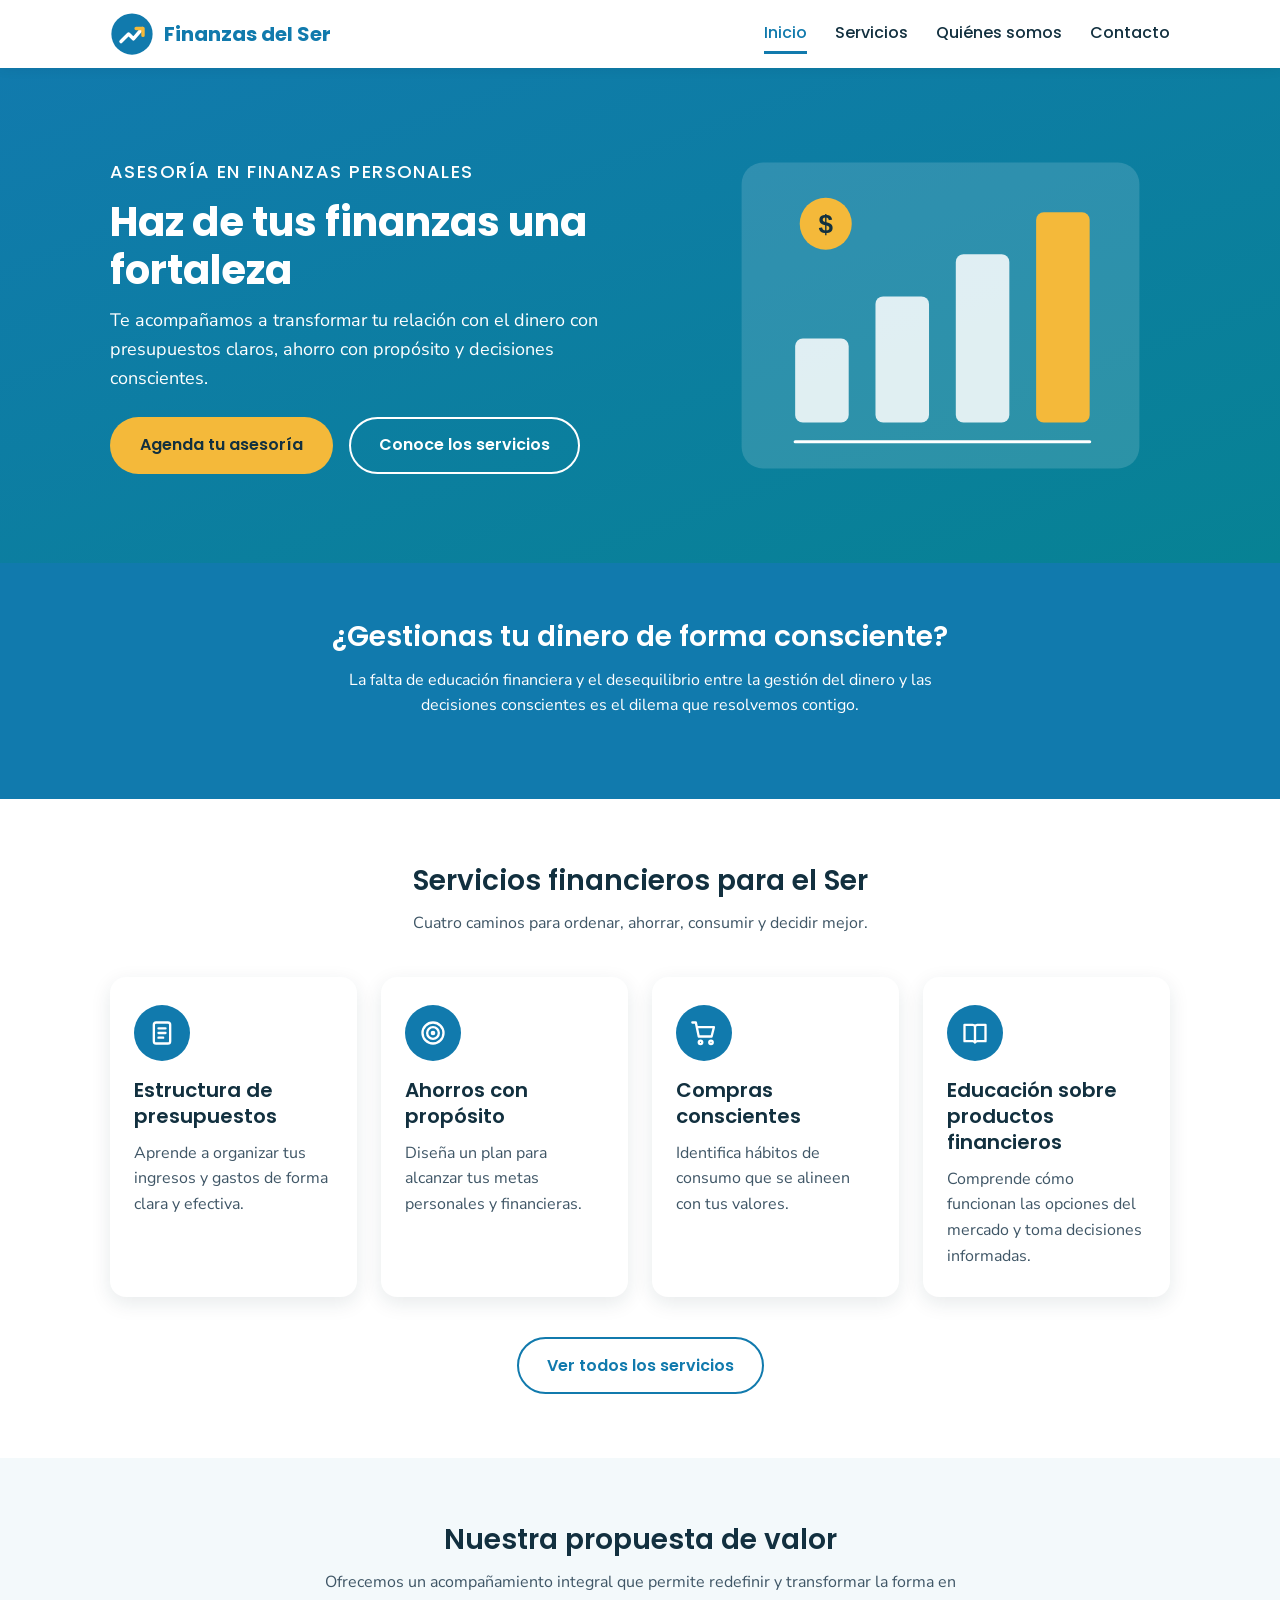
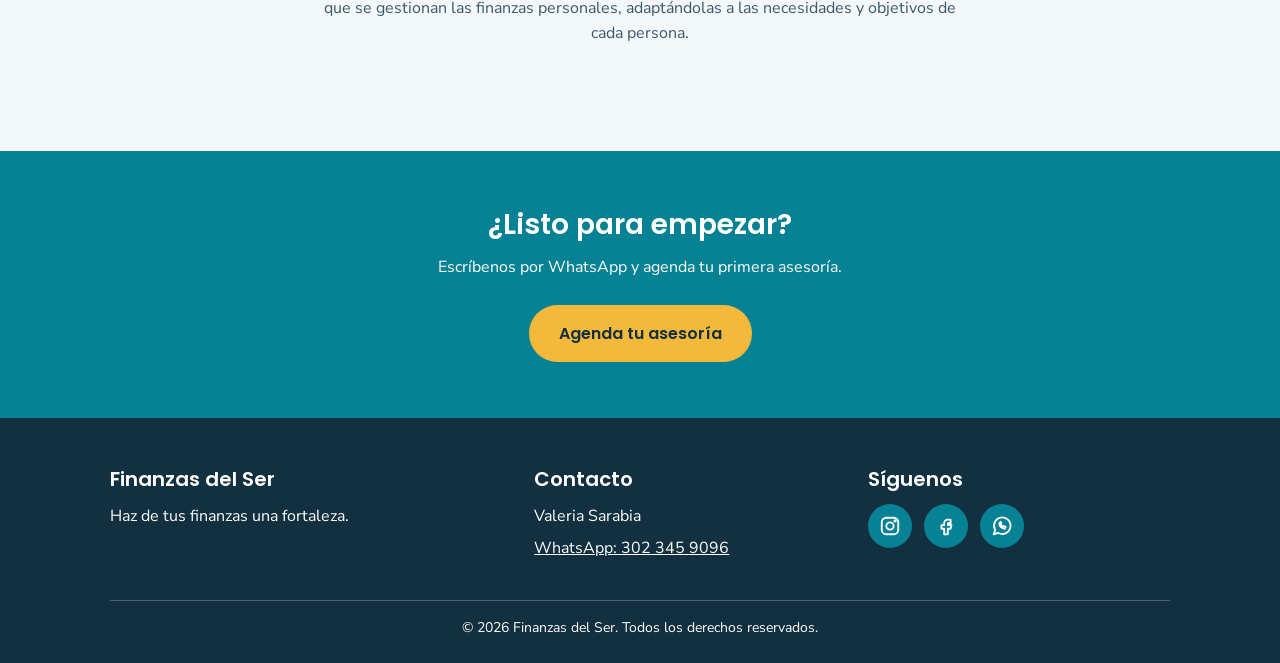
==== index.html @ 8447c489 "Sitio inicial de Finanzas del Ser y documento tecnico" ====
<!DOCTYPE html>
<html lang="es">
<head>
  <meta charset="UTF-8">
  <meta name="viewport" content="width=device-width, initial-scale=1">
  <title>Inicio | Finanzas del Ser</title>
  <meta name="description" content="Asesoría en finanzas personales para gestionar tu dinero de forma consciente.">
  <link rel="preconnect" href="https://fonts.googleapis.com">
  <link rel="preconnect" href="https://fonts.gstatic.com" crossorigin>
  <link href="https://fonts.googleapis.com/css2?family=Nunito+Sans:wght@400;700&family=Poppins:wght@500;600;700&display=swap" rel="stylesheet">
  <link rel="icon" href="assets/img/logo-provisional.svg" type="image/svg+xml">
  <link rel="stylesheet" href="css/styles.css">
</head>
<body>
  <a class="saltar" href="#contenido">Saltar al contenido</a>

  <!-- IDENTIFICACIÓN + INTERACCIÓN: logo, nombre y menú -->
  <header class="encabezado">
    <div class="contenedor encabezado__barra">
      <a class="marca" href="index.html">
        <img src="assets/img/logo-provisional.svg" alt="Logo de Finanzas del Ser">
        <span>Finanzas del Ser</span>
      </a>
      <button class="menu-boton" aria-expanded="false" aria-controls="menu-principal">Menú</button>
      <nav class="nav" id="menu-principal" aria-label="Principal">
        <ul>
        <li><a href="index.html" aria-current="page">Inicio</a></li>
        <li><a href="servicios.html">Servicios</a></li>
        <li><a href="quienes-somos.html">Quiénes somos</a></li>
        <li><a href="contacto.html">Contacto</a></li>
        </ul>
      </nav>
    </div>
  </header>

  <main id="contenido">
    <!-- CONTENIDO: banner principal (hero) -->
    <section class="hero">
      <div class="contenedor hero__grid">
        <div>
          <p class="hero__etiqueta">Asesoría en finanzas personales</p>
          <h1>Haz de tus finanzas una fortaleza</h1>
          <p>Te acompañamos a transformar tu relación con el dinero con presupuestos claros, ahorro con propósito y decisiones conscientes.</p>
          <div class="botones">
            <a class="boton boton--principal" href="https://wa.me/573023459096?text=Hola%2C%20quiero%20agendar%20una%20asesor%C3%ADa%20con%20Finanzas%20del%20Ser">Agenda tu asesoría</a>
            <a class="boton boton--secundario" href="servicios.html">Conoce los servicios</a>
          </div>
        </div>
        <div class="hero__imagen">
          <img src="assets/img/hero-provisional.svg" alt="Ilustración de barras de ahorro que crecen junto a una moneda">
        </div>
      </div>
    </section>

    <section class="banda">
      <div class="contenedor">
        <h2>¿Gestionas tu dinero de forma consciente?</h2>
        <p>La falta de educación financiera y el desequilibrio entre la gestión del dinero y las decisiones conscientes es el dilema que resolvemos contigo.</p>
      </div>
    </section>

    <!-- CONTENIDO: tarjetas de servicios -->
    <section class="seccion">
      <div class="contenedor">
        <div class="seccion__encabezado">
          <h2>Servicios financieros para el Ser</h2>
          <p>Cuatro caminos para ordenar, ahorrar, consumir y decidir mejor.</p>
        </div>
      <div class="tarjetas">
        <article class="tarjeta">
          <div class="tarjeta__icono"><img src="assets/icons/presupuesto.svg" alt=""></div>
          <h3>Estructura de presupuestos</h3>
          <p>Aprende a organizar tus ingresos y gastos de forma clara y efectiva.</p>
        </article>
        <article class="tarjeta">
          <div class="tarjeta__icono"><img src="assets/icons/ahorro.svg" alt=""></div>
          <h3>Ahorros con propósito</h3>
          <p>Diseña un plan para alcanzar tus metas personales y financieras.</p>
        </article>
        <article class="tarjeta">
          <div class="tarjeta__icono"><img src="assets/icons/compras.svg" alt=""></div>
          <h3>Compras conscientes</h3>
          <p>Identifica hábitos de consumo que se alineen con tus valores.</p>
        </article>
        <article class="tarjeta">
          <div class="tarjeta__icono"><img src="assets/icons/educacion.svg" alt=""></div>
          <h3>Educación sobre productos financieros</h3>
          <p>Comprende cómo funcionan las opciones del mercado y toma decisiones informadas.</p>
        </article>
      </div>
        <div class="seccion__accion">
          <a class="boton boton--secundario" href="servicios.html">Ver todos los servicios</a>
        </div>
      </div>
    </section>

    <section class="seccion seccion--clara">
      <div class="contenedor">
        <div class="seccion__encabezado">
          <h2>Nuestra propuesta de valor</h2>
          <p>Ofrecemos un acompañamiento integral que permite redefinir y transformar la forma en que se gestionan las finanzas personales, adaptándolas a las necesidades y objetivos de cada persona.</p>
        </div>
      </div>
    </section>

    <!-- INTERACCIÓN: llamado a la acción -->
    <section class="banda banda--turquesa">
      <div class="contenedor">
        <h2>¿Listo para empezar?</h2>
        <p>Escríbenos por WhatsApp y agenda tu primera asesoría.</p>
        <a class="boton boton--principal" href="https://wa.me/573023459096?text=Hola%2C%20quiero%20agendar%20una%20asesor%C3%ADa%20con%20Finanzas%20del%20Ser">Agenda tu asesoría</a>
      </div>
    </section>
  </main>

  <!-- IDENTIFICACIÓN: pie de página con contacto y año -->
  <footer class="pie">
    <div class="contenedor">
      <div class="pie__grid">
        <div>
          <h2>Finanzas del Ser</h2>
          <p>Haz de tus finanzas una fortaleza.</p>
        </div>
        <div>
          <h2>Contacto</h2>
          <ul>
            <li>Valeria Sarabia</li>
            <li><a href="https://wa.me/573023459096?text=Hola%2C%20quiero%20agendar%20una%20asesor%C3%ADa%20con%20Finanzas%20del%20Ser">WhatsApp: 302 345 9096</a></li>
          </ul>
        </div>
        <div>
          <h2>Síguenos</h2>
          <div class="redes">
            <a href="#" aria-label="Instagram de Finanzas del Ser"><img src="assets/icons/instagram.svg" alt=""></a>
            <a href="#" aria-label="Facebook de Finanzas del Ser"><img src="assets/icons/facebook.svg" alt=""></a>
            <a href="https://wa.me/573023459096?text=Hola%2C%20quiero%20agendar%20una%20asesor%C3%ADa%20con%20Finanzas%20del%20Ser" aria-label="WhatsApp de Finanzas del Ser"><img src="assets/icons/whatsapp.svg" alt=""></a>
          </div>
        </div>
      </div>
      <div class="pie__legal">
        <p>&copy; 2026 Finanzas del Ser. Todos los derechos reservados.</p>
      </div>
    </div>
  </footer>

  <script src="js/main.js"></script>
</body>
</html>
---- css/styles.css ----
/* =====================================================================
   Finanzas del Ser · Hoja de estilos única para todo el sitio
   Orden del archivo:
   1. Variables (paleta, fuentes, tamaños)  ← aquí se cambia la identidad
   2. Base y tipografía
   3. Encabezado y menú
   4. Botones
   5. Hero y secciones
   6. Tarjetas (Grid)
   7. Páginas internas (Quiénes somos, Contacto)
   8. Pie de página
   9. Responsivo (media queries)
   ===================================================================== */

/* ---------- 1. VARIABLES ---------- */
:root {
  /* Paleta (5 colores + blanco) */
  --azul: #117AAD;          /* color principal: confianza, orden */
  --turquesa: #078294;      /* apoyo: crecimiento, equilibrio */
  --oscuro: #12303F;        /* texto y pie de página */
  --claro: #F3F9FB;         /* fondos suaves de sección */
  --dorado: #F4B93A;        /* acento: botones de acción */
  --blanco: #FFFFFF;
  --azul-hover: #0D6089;    /* azul más oscuro para hover */
  --dorado-hover: #E3A21A;  /* dorado más oscuro para hover */
  --texto-suave: #3F5666;   /* texto secundario */
  --borde-campo: #668291;   /* borde de campos del formulario (contraste 3:1 o más) */

  /* Tipografías (máximo 2 de Google Fonts) */
  --fuente-titulos: "Poppins", Arial, sans-serif;
  --fuente-texto: "Nunito Sans", Arial, sans-serif;

  /* Jerarquía tipográfica (igual en todas las páginas) */
  --tam-h1: 2.5rem;    /* 40 px */
  --tam-h2: 1.75rem;   /* 28 px */
  --tam-h3: 1.25rem;   /* 20 px */
  --tam-texto: 1rem;   /* 16 px */
  --tam-pequeno: 0.875rem; /* 14 px */
  --interlineado: 1.6;

  /* Formas */
  --radio: 16px;       /* esquinas redondeadas: cercanía */
  --radio-boton: 999px;
  --sombra: 0 6px 20px rgba(18, 48, 63, 0.10);
  --ancho-max: 1100px;
}

/* ---------- 2. BASE Y TIPOGRAFÍA ---------- */
* { box-sizing: border-box; }

body {
  margin: 0;
  font-family: var(--fuente-texto);
  font-size: var(--tam-texto);
  line-height: var(--interlineado);
  color: var(--oscuro);
  background: var(--blanco);
}

h1, h2, h3 {
  font-family: var(--fuente-titulos);
  margin: 0 0 0.75rem;
}
h1 { font-size: var(--tam-h1); font-weight: 700; line-height: 1.2; }
h2 { font-size: var(--tam-h2); font-weight: 600; line-height: 1.3; }
h3 { font-size: var(--tam-h3); font-weight: 600; line-height: 1.3; }
p  { margin: 0 0 1rem; }
small, .texto-pequeno { font-size: var(--tam-pequeno); }
img { max-width: 100%; height: auto; display: block; }
a { color: var(--azul); }

.contenedor {
  width: 100%;
  max-width: var(--ancho-max);
  margin: 0 auto;
  padding: 0 1.25rem;
}

/* Enlace para saltar al contenido (accesibilidad con teclado) */
.saltar {
  position: absolute;
  left: -999px;
  background: var(--dorado);
  color: var(--oscuro);
  padding: 0.5rem 1rem;
  z-index: 100;
}
.saltar:focus { left: 0; }

/* Foco visible para quien navega con teclado */
a:focus-visible, button:focus-visible, input:focus-visible,
select:focus-visible, textarea:focus-visible {
  outline: 3px solid var(--dorado);
  outline-offset: 2px;
}

/* ---------- 3. ENCABEZADO Y MENÚ (Flexbox) ---------- */
.encabezado {
  position: sticky;
  top: 0;
  z-index: 50;
  background: var(--blanco);
  box-shadow: 0 2px 10px rgba(18, 48, 63, 0.08);
}
.encabezado__barra {
  display: flex;
  align-items: center;
  justify-content: space-between;
  padding: 0.75rem 1.25rem;
}
.marca {
  display: flex;
  align-items: center;
  gap: 0.6rem;
  text-decoration: none;
  font-family: var(--fuente-titulos);
  font-weight: 700;
  font-size: 1.25rem;
  color: var(--azul);
}
.marca img { width: 44px; height: 44px; }

.nav ul {
  display: flex;
  gap: 1.75rem;
  list-style: none;
  margin: 0;
  padding: 0;
}
.nav a {
  text-decoration: none;
  font-family: var(--fuente-titulos);
  font-weight: 500;
  color: var(--oscuro);
  padding: 0.4rem 0;
  border-bottom: 3px solid transparent;
  transition: color 0.2s, border-color 0.2s;
}
.nav a:hover { color: var(--azul); border-bottom-color: var(--dorado); }
/* Página actual: el usuario siempre sabe dónde está */
.nav a[aria-current="page"] { color: var(--azul); border-bottom-color: var(--azul); }

/* Botón hamburguesa: solo visible en celular */
.menu-boton {
  display: none;
  background: none;
  border: 2px solid var(--azul);
  border-radius: 10px;
  padding: 0.4rem 0.7rem;
  font-family: var(--fuente-titulos);
  font-weight: 600;
  color: var(--azul);
  cursor: pointer;
}

/* ---------- 4. BOTONES ---------- */
.boton {
  display: inline-block;
  font-family: var(--fuente-titulos);
  font-weight: 600;
  font-size: var(--tam-texto);
  text-decoration: none;
  text-align: center;
  padding: 0.85rem 1.75rem;
  border-radius: var(--radio-boton);
  border: 2px solid transparent;
  cursor: pointer;
  transition: background-color 0.2s, transform 0.2s, color 0.2s;
}
/* Botón principal: dorado con texto oscuro (el contraste pasa AA) */
.boton--principal { background: var(--dorado); color: var(--oscuro); }
.boton--principal:hover { background: var(--dorado-hover); transform: translateY(-2px); }
/* Botón secundario: contorno blanco sobre fondos azules */
.boton--secundario { background: transparent; color: var(--blanco); border-color: var(--blanco); }
.boton--secundario:hover { background: var(--blanco); color: var(--azul); }
.botones { display: flex; flex-wrap: wrap; gap: 1rem; }

/* ---------- 5. HERO Y SECCIONES ---------- */
.hero {
  background: linear-gradient(160deg, var(--azul), var(--turquesa));
  color: var(--blanco);
  padding: 4rem 0;
}
/* Balance asimétrico: texto más ancho a la izquierda, imagen a la derecha */
.hero__grid {
  display: grid;
  grid-template-columns: 1.1fr 0.9fr;
  gap: 2.5rem;
  align-items: center;
}
.hero__etiqueta {
  font-family: var(--fuente-titulos);
  font-weight: 500;
  font-size: var(--tam-pequeno);
  letter-spacing: 0.08em;
  text-transform: uppercase;
  margin-bottom: 0.75rem;
}
.hero p { font-size: 1.125rem; max-width: 34rem; }
.hero .botones { margin-top: 1.5rem; }
.hero--pagina { padding: 3rem 0; text-align: center; }
.hero--pagina p { margin-left: auto; margin-right: auto; }

.seccion { padding: 4rem 0; }
.seccion--clara { background: var(--claro); }
.seccion__encabezado { text-align: center; max-width: 40rem; margin: 0 auto 2.5rem; }
.seccion__encabezado p { color: var(--texto-suave); }

/* Franjas de color con mensaje central */
.banda {
  background: var(--azul);
  color: var(--blanco);
  text-align: center;
  padding: 3.5rem 0;
}
.banda p { max-width: 38rem; margin: 0 auto 1.5rem; }
.banda--turquesa { background: var(--turquesa); }

/* ---------- 6. TARJETAS (Grid) ---------- */
.tarjetas {
  display: grid;
  grid-template-columns: repeat(4, 1fr);
  gap: 1.5rem;
}
.tarjetas--2 { grid-template-columns: repeat(2, 1fr); }
.tarjeta {
  background: var(--blanco);
  border-radius: var(--radio);
  padding: 1.75rem 1.5rem;
  box-shadow: var(--sombra);
  transition: transform 0.2s, box-shadow 0.2s;
}
.tarjeta:hover { transform: translateY(-4px); box-shadow: 0 10px 26px rgba(18, 48, 63, 0.16); }
.tarjeta p { color: var(--texto-suave); margin-bottom: 0; }
.tarjeta__icono {
  width: 56px;
  height: 56px;
  border-radius: 50%;
  background: var(--azul);
  display: flex;
  align-items: center;
  justify-content: center;
  margin-bottom: 1rem;
}
.tarjeta__icono img { width: 28px; height: 28px; }
.seccion__accion { text-align: center; margin-top: 2.5rem; }
.seccion__accion .boton--secundario { color: var(--azul); border-color: var(--azul); }
.seccion__accion .boton--secundario:hover { background: var(--azul); color: var(--blanco); }

/* ---------- 7. PÁGINAS INTERNAS ---------- */
.dos-columnas {
  display: grid;
  grid-template-columns: 1fr 1fr;
  gap: 2rem;
  align-items: start;
}
.destacado {
  background: var(--azul);
  color: var(--blanco);
  border-radius: var(--radio);
  padding: 2rem;
}
.destacado p:last-child { margin-bottom: 0; }
.cita {
  border: 2px solid var(--azul);
  border-radius: var(--radio);
  padding: 2rem;
}
.cita p:last-child { margin-bottom: 0; }

.contacto-grid {
  display: grid;
  grid-template-columns: 1.2fr 0.8fr;
  gap: 2.5rem;
  align-items: start;
}
.formulario { background: var(--claro); border-radius: var(--radio); padding: 2rem; }
.campo { margin-bottom: 1.25rem; }
.campo label { display: block; font-weight: 700; margin-bottom: 0.35rem; }
.campo input, .campo select, .campo textarea {
  width: 100%;
  font-family: var(--fuente-texto);
  font-size: var(--tam-texto);
  padding: 0.7rem 0.9rem;
  border: 2px solid var(--borde-campo);
  border-radius: 10px;
  background: var(--blanco);
  color: var(--oscuro);
}
.campo input:hover, .campo select:hover, .campo textarea:hover { border-color: var(--azul); }
.campo textarea { min-height: 130px; resize: vertical; }
.mensaje-envio { margin-top: 1rem; font-weight: 700; color: var(--azul-hover); }
.info-contacto ul { list-style: none; padding: 0; margin: 0 0 1.5rem; }
.info-contacto li { margin-bottom: 0.75rem; }
.redes { display: flex; gap: 0.75rem; }
.redes a {
  width: 44px;
  height: 44px;
  border-radius: 50%;
  background: var(--azul);
  display: flex;
  align-items: center;
  justify-content: center;
  transition: background-color 0.2s, transform 0.2s;
}
.redes a:hover { background: var(--turquesa); transform: translateY(-2px); }
.redes img { width: 22px; height: 22px; }

/* ---------- 8. PIE DE PÁGINA ---------- */
.pie { background: var(--oscuro); color: var(--blanco); padding: 3rem 0 1.5rem; }
.pie__grid {
  display: grid;
  grid-template-columns: 1.3fr 1fr 1fr;
  gap: 2rem;
}
.pie h2 { font-size: var(--tam-h3); }
.pie a { color: var(--blanco); }
.pie a:hover { color: var(--dorado); }
.pie ul { list-style: none; padding: 0; margin: 0; }
.pie li { margin-bottom: 0.4rem; }
.pie .redes a { background: var(--turquesa); }
.pie .redes a:hover { background: var(--azul); }
.pie__legal {
  margin-top: 2rem;
  padding-top: 1rem;
  border-top: 1px solid rgba(255, 255, 255, 0.25);
  font-size: var(--tam-pequeno);
  text-align: center;
}
.pie__legal p { margin: 0; }

/* ---------- 9. RESPONSIVO ---------- */
/* Tablet: las tarjetas pasan de 4 a 2 columnas y los bloques se apilan */
@media (max-width: 900px) {
  .tarjetas { grid-template-columns: repeat(2, 1fr); }
  .hero__grid, .dos-columnas, .contacto-grid, .pie__grid { grid-template-columns: 1fr; }
  .hero__imagen { max-width: 420px; margin: 0 auto; }
}

/* Celular: tarjetas en 1 columna, menú hamburguesa y títulos más pequeños */
@media (max-width: 720px) {
  :root { --tam-h1: 2rem; --tam-h2: 1.5rem; }
  .tarjetas, .tarjetas--2 { grid-template-columns: 1fr; }
  .menu-boton { display: block; }
  .nav {
    display: none;
    position: absolute;
    top: 100%;
    left: 0;
    right: 0;
    background: var(--blanco);
    padding: 1rem 1.25rem 1.5rem;
    box-shadow: 0 8px 16px rgba(18, 48, 63, 0.12);
  }
  .nav--abierto { display: block; }
  .nav ul { flex-direction: column; gap: 0.5rem; }
  .nav a { display: block; padding: 0.6rem 0; }
  .hero { padding: 3rem 0; }
  .seccion { padding: 3rem 0; }
  .botones .boton { width: 100%; }
}
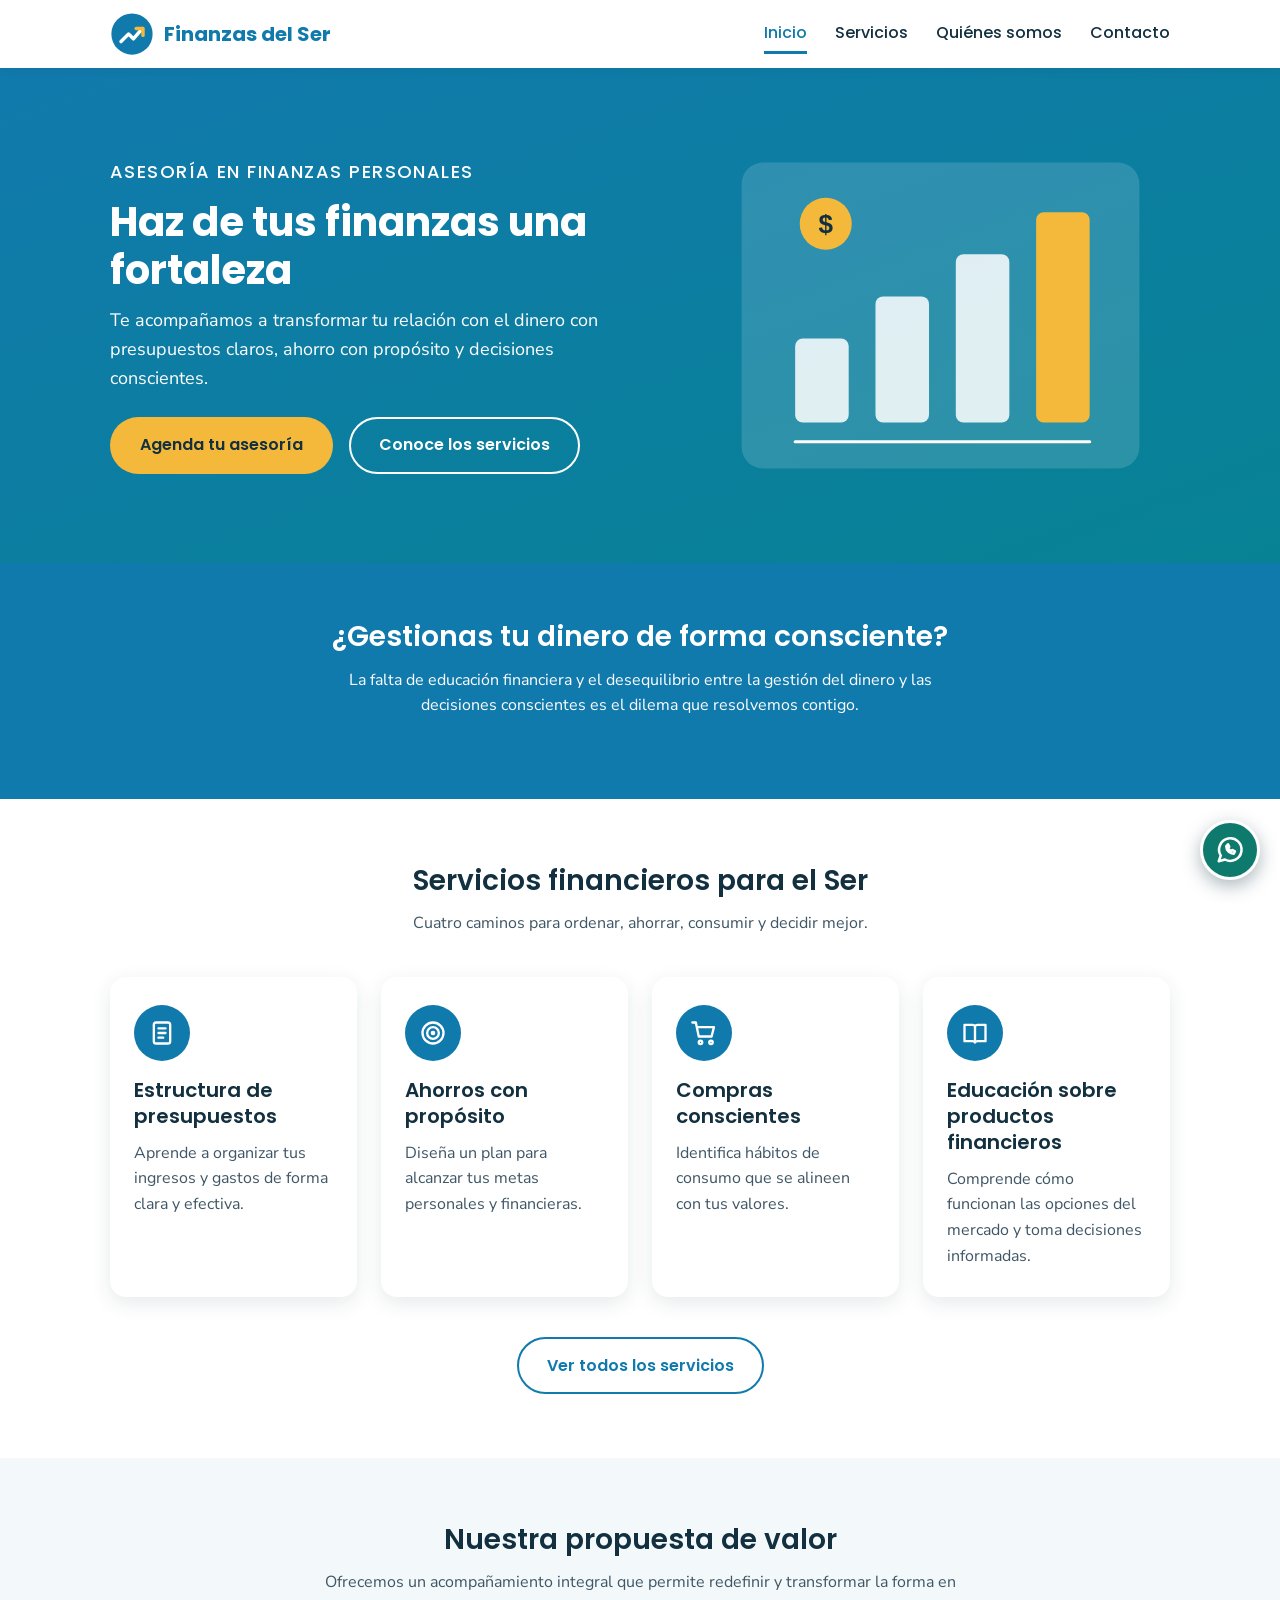
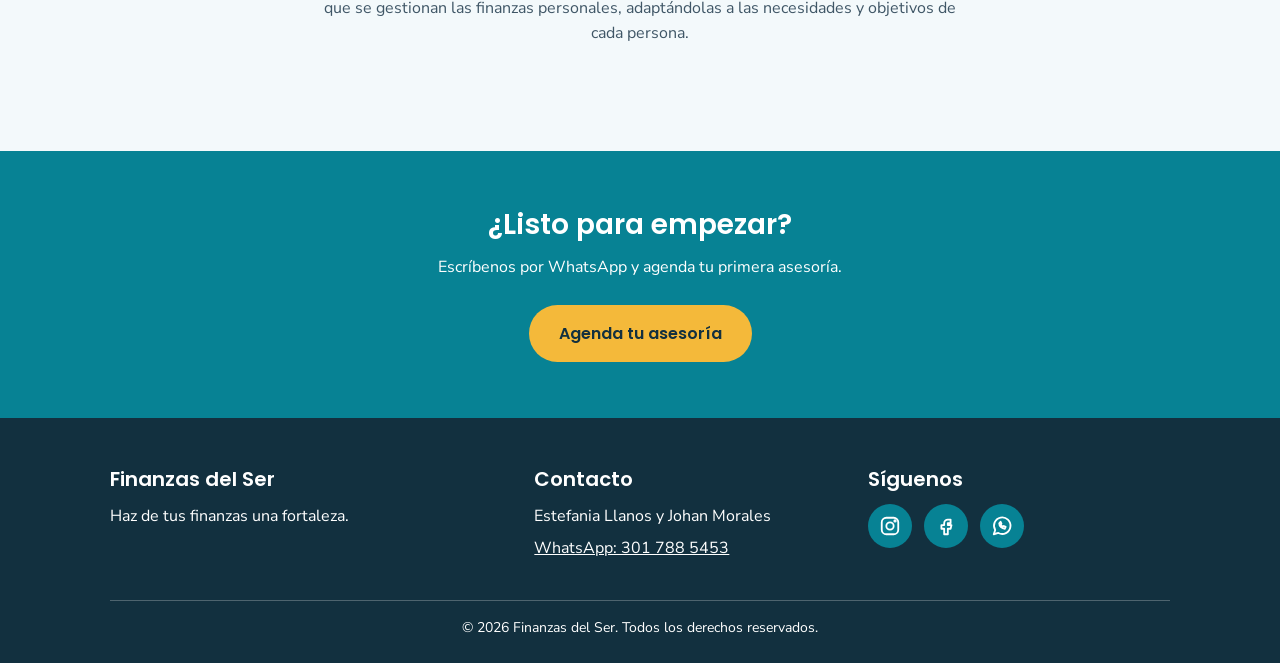
==== commit 63464517: "Actualiza contacto, boton flotante y verificacion de contraste" ====
--- a/index.html
+++ b/index.html
@@ -42,7 +42,7 @@
           <h1>Haz de tus finanzas una fortaleza</h1>
           <p>Te acompañamos a transformar tu relación con el dinero con presupuestos claros, ahorro con propósito y decisiones conscientes.</p>
           <div class="botones">
-            <a class="boton boton--principal" href="https://wa.me/573023459096?text=Hola%2C%20quiero%20agendar%20una%20asesor%C3%ADa%20con%20Finanzas%20del%20Ser">Agenda tu asesoría</a>
+            <a class="boton boton--principal" href="https://wa.me/573017885453?text=Hola%2C%20quiero%20agendar%20una%20asesor%C3%ADa%20con%20Finanzas%20del%20Ser">Agenda tu asesoría</a>
             <a class="boton boton--secundario" href="servicios.html">Conoce los servicios</a>
           </div>
         </div>
@@ -108,7 +108,7 @@
       <div class="contenedor">
         <h2>¿Listo para empezar?</h2>
         <p>Escríbenos por WhatsApp y agenda tu primera asesoría.</p>
-        <a class="boton boton--principal" href="https://wa.me/573023459096?text=Hola%2C%20quiero%20agendar%20una%20asesor%C3%ADa%20con%20Finanzas%20del%20Ser">Agenda tu asesoría</a>
+        <a class="boton boton--principal" href="https://wa.me/573017885453?text=Hola%2C%20quiero%20agendar%20una%20asesor%C3%ADa%20con%20Finanzas%20del%20Ser">Agenda tu asesoría</a>
       </div>
     </section>
   </main>
@@ -124,8 +124,8 @@
         <div>
           <h2>Contacto</h2>
           <ul>
-            <li>Valeria Sarabia</li>
-            <li><a href="https://wa.me/573023459096?text=Hola%2C%20quiero%20agendar%20una%20asesor%C3%ADa%20con%20Finanzas%20del%20Ser">WhatsApp: 302 345 9096</a></li>
+            <li>Estefania Llanos y Johan Morales</li>
+            <li><a href="https://wa.me/573017885453?text=Hola%2C%20quiero%20agendar%20una%20asesor%C3%ADa%20con%20Finanzas%20del%20Ser">WhatsApp: 301 788 5453</a></li>
           </ul>
         </div>
         <div>
@@ -133,7 +133,7 @@
           <div class="redes">
             <a href="#" aria-label="Instagram de Finanzas del Ser"><img src="assets/icons/instagram.svg" alt=""></a>
             <a href="#" aria-label="Facebook de Finanzas del Ser"><img src="assets/icons/facebook.svg" alt=""></a>
-            <a href="https://wa.me/573023459096?text=Hola%2C%20quiero%20agendar%20una%20asesor%C3%ADa%20con%20Finanzas%20del%20Ser" aria-label="WhatsApp de Finanzas del Ser"><img src="assets/icons/whatsapp.svg" alt=""></a>
+            <a href="https://wa.me/573017885453?text=Hola%2C%20quiero%20agendar%20una%20asesor%C3%ADa%20con%20Finanzas%20del%20Ser" aria-label="WhatsApp de Finanzas del Ser"><img src="assets/icons/whatsapp.svg" alt=""></a>
           </div>
         </div>
       </div>
@@ -143,6 +143,11 @@
     </div>
   </footer>
 
+  <!-- INTERACCIÓN: botón flotante de WhatsApp (visible en todas las páginas) -->
+  <a class="wpp-flotante" href="https://wa.me/573017885453?text=Hola%2C%20quiero%20agendar%20una%20asesor%C3%ADa%20con%20Finanzas%20del%20Ser" target="_blank" rel="noopener" aria-label="Escríbenos por WhatsApp">
+    <img src="assets/icons/whatsapp.svg" alt="">
+  </a>
+
   <script src="js/main.js"></script>
 </body>
 </html>
--- a/css/styles.css
+++ b/css/styles.css
@@ -24,6 +24,8 @@
   --azul-hover: #0D6089;    /* azul más oscuro para hover */
   --dorado-hover: #E3A21A;  /* dorado más oscuro para hover */
   --texto-suave: #3F5666;   /* texto secundario */
+  --whatsapp: #0E7A6D;      /* verde del botón flotante (contraste 5,2:1 con el ícono blanco) */
+  --whatsapp-hover: #0B6B5F;
   --borde-campo: #668291;   /* borde de campos del formulario (contraste 3:1 o más) */
 
   /* Tipografías (máximo 2 de Google Fonts) */
@@ -328,6 +330,26 @@
   text-align: center;
 }
 .pie__legal p { margin: 0; }
+
+/* Botón flotante de WhatsApp: fijo en la esquina inferior derecha */
+.wpp-flotante {
+  position: fixed;
+  right: 1.25rem;
+  bottom: 1.25rem;
+  z-index: 60;
+  width: 60px;
+  height: 60px;
+  border-radius: 50%;
+  background: var(--whatsapp);
+  border: 3px solid var(--blanco); /* lo separa del pie oscuro */
+  box-shadow: 0 6px 18px rgba(18, 48, 63, 0.35);
+  display: flex;
+  align-items: center;
+  justify-content: center;
+  transition: background-color 0.2s, transform 0.2s;
+}
+.wpp-flotante img { width: 30px; height: 30px; }
+.wpp-flotante:hover { background: var(--whatsapp-hover); transform: scale(1.08); }
 
 /* ---------- 9. RESPONSIVO ---------- */
 /* Tablet: las tarjetas pasan de 4 a 2 columnas y los bloques se apilan */
@@ -358,4 +380,5 @@
   .hero { padding: 3rem 0; }
   .seccion { padding: 3rem 0; }
   .botones .boton { width: 100%; }
-}
+  .pie { padding-bottom: 5.5rem; } /* deja libre el final para el botón flotante */
+}
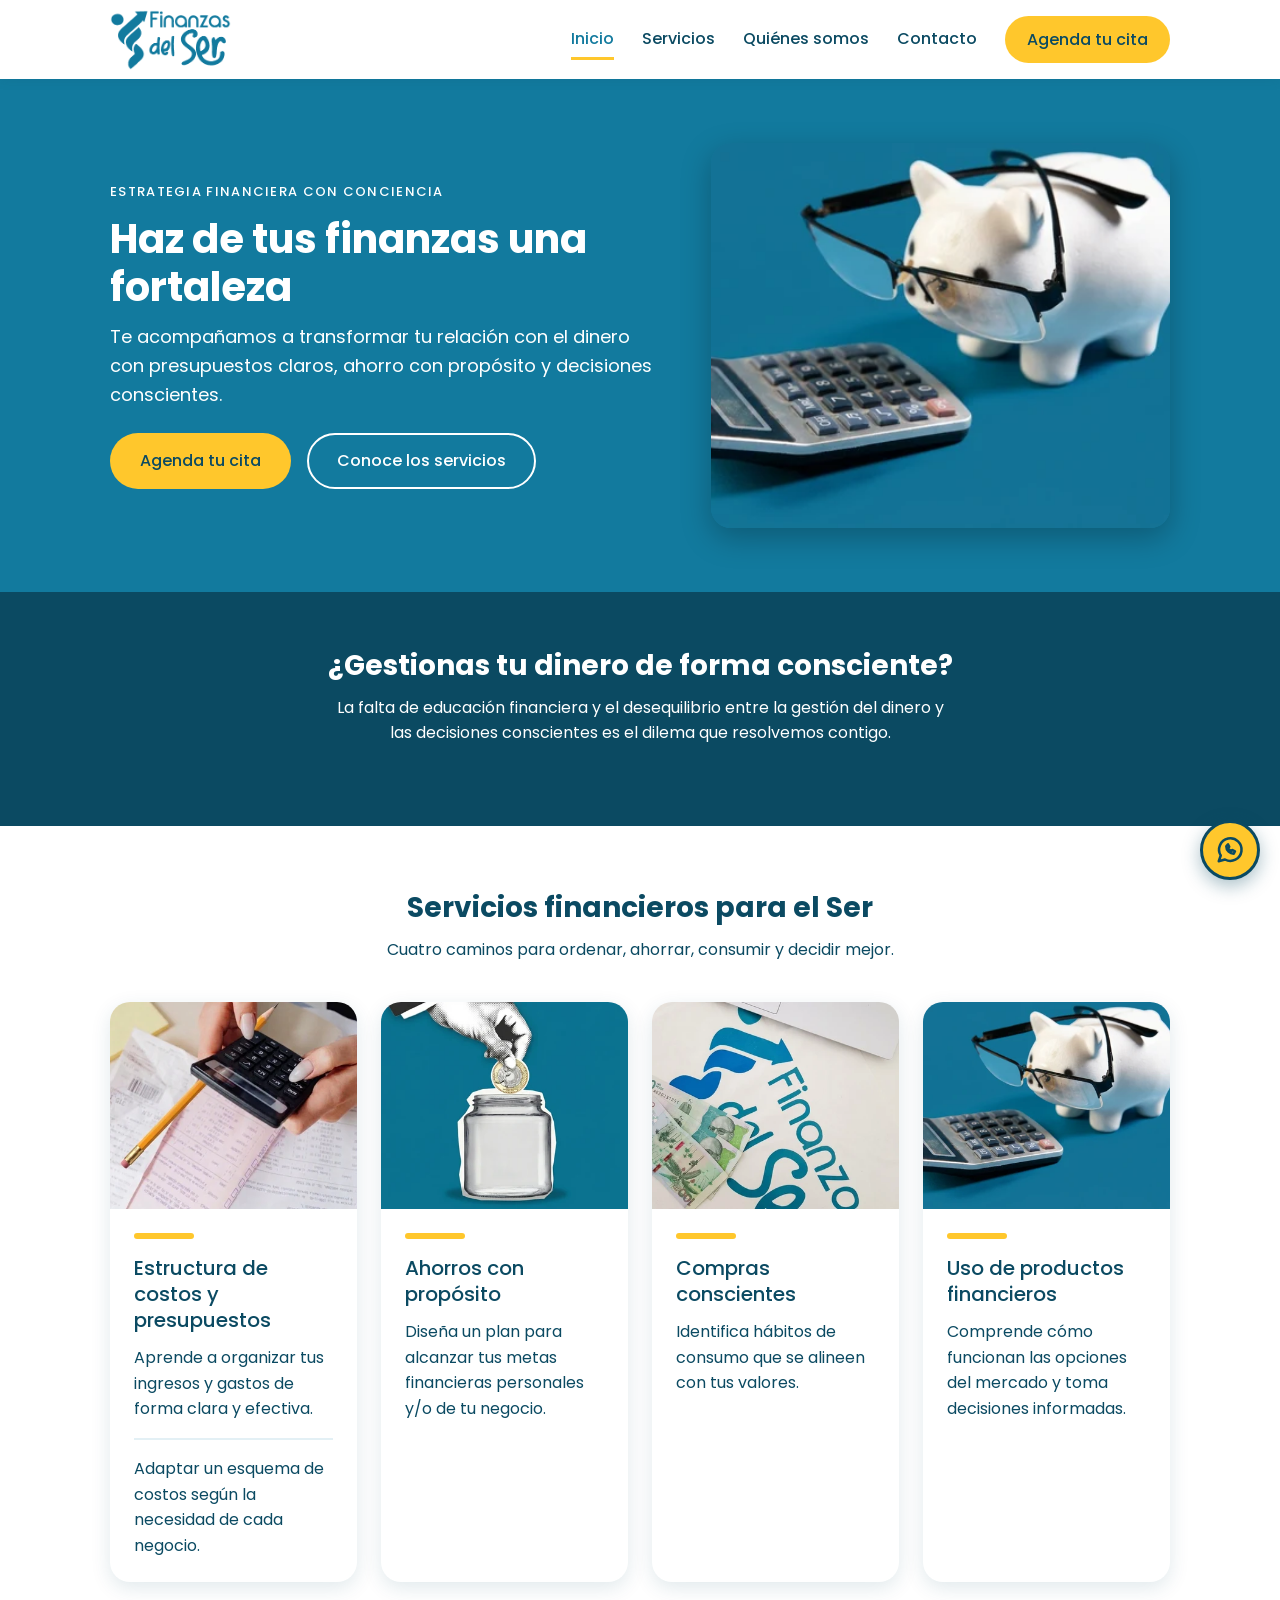
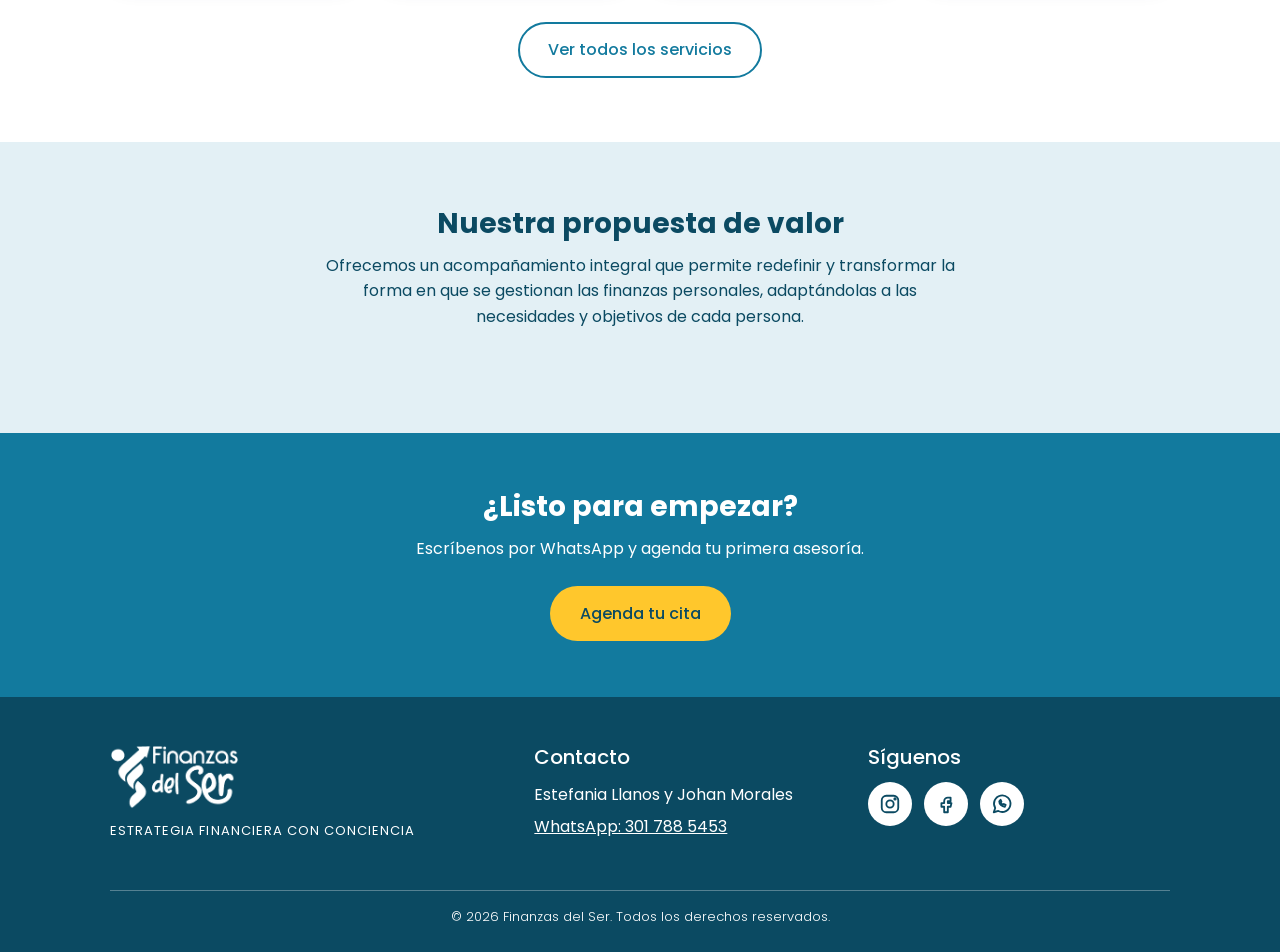
==== commit d42a30fe: "Aplicar branding oficial: paleta, Poppins, logo, fotos y modalidades" ====
--- a/index.html
+++ b/index.html
@@ -7,8 +7,8 @@
   <meta name="description" content="Asesoría en finanzas personales para gestionar tu dinero de forma consciente.">
   <link rel="preconnect" href="https://fonts.googleapis.com">
   <link rel="preconnect" href="https://fonts.gstatic.com" crossorigin>
-  <link href="https://fonts.googleapis.com/css2?family=Nunito+Sans:wght@400;700&family=Poppins:wght@500;600;700&display=swap" rel="stylesheet">
-  <link rel="icon" href="assets/img/logo-provisional.svg" type="image/svg+xml">
+  <link href="https://fonts.googleapis.com/css2?family=Poppins:wght@300;400;500;700&display=swap" rel="stylesheet">
+  <link rel="icon" href="assets/img/favicon.png" type="image/png">
   <link rel="stylesheet" href="css/styles.css">
 </head>
 <body>
@@ -18,8 +18,7 @@
   <header class="encabezado">
     <div class="contenedor encabezado__barra">
       <a class="marca" href="index.html">
-        <img src="assets/img/logo-provisional.svg" alt="Logo de Finanzas del Ser">
-        <span>Finanzas del Ser</span>
+        <img src="assets/img/logo-azul.png" alt="Finanzas del Ser, ir al inicio">
       </a>
       <button class="menu-boton" aria-expanded="false" aria-controls="menu-principal">Menú</button>
       <nav class="nav" id="menu-principal" aria-label="Principal">
@@ -28,6 +27,7 @@
         <li><a href="servicios.html">Servicios</a></li>
         <li><a href="quienes-somos.html">Quiénes somos</a></li>
         <li><a href="contacto.html">Contacto</a></li>
+          <li><a class="boton boton--principal boton--chico" href="https://wa.me/573017885453?text=Hola%2C%20quiero%20agendar%20una%20asesor%C3%ADa%20con%20Finanzas%20del%20Ser">Agenda tu cita</a></li>
         </ul>
       </nav>
     </div>
@@ -38,16 +38,16 @@
     <section class="hero">
       <div class="contenedor hero__grid">
         <div>
-          <p class="hero__etiqueta">Asesoría en finanzas personales</p>
+          <p class="hero__etiqueta">Estrategia financiera con conciencia</p>
           <h1>Haz de tus finanzas una fortaleza</h1>
           <p>Te acompañamos a transformar tu relación con el dinero con presupuestos claros, ahorro con propósito y decisiones conscientes.</p>
           <div class="botones">
-            <a class="boton boton--principal" href="https://wa.me/573017885453?text=Hola%2C%20quiero%20agendar%20una%20asesor%C3%ADa%20con%20Finanzas%20del%20Ser">Agenda tu asesoría</a>
+            <a class="boton boton--principal" href="https://wa.me/573017885453?text=Hola%2C%20quiero%20agendar%20una%20asesor%C3%ADa%20con%20Finanzas%20del%20Ser">Agenda tu cita</a>
             <a class="boton boton--secundario" href="servicios.html">Conoce los servicios</a>
           </div>
         </div>
         <div class="hero__imagen">
-          <img src="assets/img/hero-provisional.svg" alt="Ilustración de barras de ahorro que crecen junto a una moneda">
+          <img src="assets/img/servicio-productos.webp" alt="Alcancía de cerdito con gafas junto a una calculadora sobre fondo azul" width="406" height="340">
         </div>
       </div>
     </section>
@@ -68,24 +68,33 @@
         </div>
       <div class="tarjetas">
         <article class="tarjeta">
-          <div class="tarjeta__icono"><img src="assets/icons/presupuesto.svg" alt=""></div>
-          <h3>Estructura de presupuestos</h3>
-          <p>Aprende a organizar tus ingresos y gastos de forma clara y efectiva.</p>
+          <img src="assets/img/servicio-costos.webp" alt="Manos usando una calculadora sobre recibos y hojas de presupuesto" width="406" height="340" loading="lazy">
+          <div class="tarjeta__cuerpo">
+            <h3>Estructura de costos y presupuestos</h3>
+            <p>Aprende a organizar tus ingresos y gastos de forma clara y efectiva.</p>
+          <p class="tarjeta__extra">Adaptar un esquema de costos según la necesidad de cada negocio.</p>
+          </div>
         </article>
         <article class="tarjeta">
-          <div class="tarjeta__icono"><img src="assets/icons/ahorro.svg" alt=""></div>
-          <h3>Ahorros con propósito</h3>
-          <p>Diseña un plan para alcanzar tus metas personales y financieras.</p>
+          <img src="assets/img/servicio-ahorro.webp" alt="Collage de una mano dejando caer una moneda en un frasco de vidrio" width="406" height="340" loading="lazy">
+          <div class="tarjeta__cuerpo">
+            <h3>Ahorros con propósito</h3>
+            <p>Diseña un plan para alcanzar tus metas financieras personales y/o de tu negocio.</p>
+          </div>
         </article>
         <article class="tarjeta">
-          <div class="tarjeta__icono"><img src="assets/icons/compras.svg" alt=""></div>
-          <h3>Compras conscientes</h3>
-          <p>Identifica hábitos de consumo que se alineen con tus valores.</p>
+          <img src="assets/img/servicio-compras.webp" alt="Billetes colombianos sobre una superficie con el logo de Finanzas del Ser" width="406" height="340" loading="lazy">
+          <div class="tarjeta__cuerpo">
+            <h3>Compras conscientes</h3>
+            <p>Identifica hábitos de consumo que se alineen con tus valores.</p>
+          </div>
         </article>
         <article class="tarjeta">
-          <div class="tarjeta__icono"><img src="assets/icons/educacion.svg" alt=""></div>
-          <h3>Educación sobre productos financieros</h3>
-          <p>Comprende cómo funcionan las opciones del mercado y toma decisiones informadas.</p>
+          <img src="assets/img/servicio-productos.webp" alt="Alcancía de cerdito con gafas junto a una calculadora sobre fondo azul" width="406" height="340" loading="lazy">
+          <div class="tarjeta__cuerpo">
+            <h3>Uso de productos financieros</h3>
+            <p>Comprende cómo funcionan las opciones del mercado y toma decisiones informadas.</p>
+          </div>
         </article>
       </div>
         <div class="seccion__accion">
@@ -94,7 +103,7 @@
       </div>
     </section>
 
-    <section class="seccion seccion--clara">
+    <section class="seccion seccion--niebla">
       <div class="contenedor">
         <div class="seccion__encabezado">
           <h2>Nuestra propuesta de valor</h2>
@@ -104,11 +113,11 @@
     </section>
 
     <!-- INTERACCIÓN: llamado a la acción -->
-    <section class="banda banda--turquesa">
+    <section class="banda banda--principal">
       <div class="contenedor">
         <h2>¿Listo para empezar?</h2>
         <p>Escríbenos por WhatsApp y agenda tu primera asesoría.</p>
-        <a class="boton boton--principal" href="https://wa.me/573017885453?text=Hola%2C%20quiero%20agendar%20una%20asesor%C3%ADa%20con%20Finanzas%20del%20Ser">Agenda tu asesoría</a>
+        <a class="boton boton--principal" href="https://wa.me/573017885453?text=Hola%2C%20quiero%20agendar%20una%20asesor%C3%ADa%20con%20Finanzas%20del%20Ser">Agenda tu cita</a>
       </div>
     </section>
   </main>
@@ -118,8 +127,8 @@
     <div class="contenedor">
       <div class="pie__grid">
         <div>
-          <h2>Finanzas del Ser</h2>
-          <p>Haz de tus finanzas una fortaleza.</p>
+          <img class="pie__logo" src="assets/img/logo-blanco.png" alt="Finanzas del Ser">
+          <p class="pie__descriptor">Estrategia financiera con conciencia</p>
         </div>
         <div>
           <h2>Contacto</h2>
@@ -131,9 +140,9 @@
         <div>
           <h2>Síguenos</h2>
           <div class="redes">
-            <a href="#" aria-label="Instagram de Finanzas del Ser"><img src="assets/icons/instagram.svg" alt=""></a>
-            <a href="#" aria-label="Facebook de Finanzas del Ser"><img src="assets/icons/facebook.svg" alt=""></a>
-            <a href="https://wa.me/573017885453?text=Hola%2C%20quiero%20agendar%20una%20asesor%C3%ADa%20con%20Finanzas%20del%20Ser" aria-label="WhatsApp de Finanzas del Ser"><img src="assets/icons/whatsapp.svg" alt=""></a>
+            <a href="#" aria-label="Instagram de Finanzas del Ser"><img src="assets/icons/instagram-oscuro.svg" alt=""></a>
+            <a href="#" aria-label="Facebook de Finanzas del Ser"><img src="assets/icons/facebook-oscuro.svg" alt=""></a>
+            <a href="https://wa.me/573017885453?text=Hola%2C%20quiero%20agendar%20una%20asesor%C3%ADa%20con%20Finanzas%20del%20Ser" aria-label="WhatsApp de Finanzas del Ser"><img src="assets/icons/whatsapp-oscuro.svg" alt=""></a>
           </div>
         </div>
       </div>
@@ -145,7 +154,7 @@
 
   <!-- INTERACCIÓN: botón flotante de WhatsApp (visible en todas las páginas) -->
   <a class="wpp-flotante" href="https://wa.me/573017885453?text=Hola%2C%20quiero%20agendar%20una%20asesor%C3%ADa%20con%20Finanzas%20del%20Ser" target="_blank" rel="noopener" aria-label="Escríbenos por WhatsApp">
-    <img src="assets/icons/whatsapp.svg" alt="">
+    <img src="assets/icons/whatsapp-oscuro.svg" alt="">
   </a>
 
   <script src="js/main.js"></script>
--- a/css/styles.css
+++ b/css/styles.css
@@ -1,50 +1,52 @@
 /* =====================================================================
    Finanzas del Ser · Hoja de estilos única para todo el sitio
+   Basada en el Manual de branding e identidad visual.
    Orden del archivo:
-   1. Variables (paleta, fuentes, tamaños)  ← aquí se cambia la identidad
+   1. Variables (paleta, fuente, tamaños)  ← aquí se cambia la identidad
    2. Base y tipografía
    3. Encabezado y menú
    4. Botones
    5. Hero y secciones
    6. Tarjetas (Grid)
    7. Páginas internas (Quiénes somos, Contacto)
-   8. Pie de página
+   8. Pie de página y botón flotante
    9. Responsivo (media queries)
    ===================================================================== */
 
 /* ---------- 1. VARIABLES ---------- */
 :root {
-  /* Paleta (5 colores + blanco) */
-  --azul: #117AAD;          /* color principal: confianza, orden */
-  --turquesa: #078294;      /* apoyo: crecimiento, equilibrio */
-  --oscuro: #12303F;        /* texto y pie de página */
-  --claro: #F3F9FB;         /* fondos suaves de sección */
-  --dorado: #F4B93A;        /* acento: botones de acción */
+  /* Paleta del manual de branding (5 colores + blanco) */
+  --azul-principal: #127A9E;  /* fondos, títulos y encabezados */
+  --azul-profundo: #0B4A62;   /* textos y fondos oscuros */
+  --azul-cielo: #7DBFD6;      /* detalles de apoyo */
+  --azul-niebla: #E3F0F5;     /* fondos suaves y tarjetas */
+  --amarillo: #FFC72C;        /* SOLO botones de acción */
+  --amarillo-hover: #E6AC00;  /* amarillo al pasar el mouse */
   --blanco: #FFFFFF;
-  --azul-hover: #0D6089;    /* azul más oscuro para hover */
-  --dorado-hover: #E3A21A;  /* dorado más oscuro para hover */
-  --texto-suave: #3F5666;   /* texto secundario */
-  --whatsapp: #0E7A6D;      /* verde del botón flotante (contraste 5,2:1 con el ícono blanco) */
-  --whatsapp-hover: #0B6B5F;
-  --borde-campo: #668291;   /* borde de campos del formulario (contraste 3:1 o más) */
-
-  /* Tipografías (máximo 2 de Google Fonts) */
-  --fuente-titulos: "Poppins", Arial, sans-serif;
-  --fuente-texto: "Nunito Sans", Arial, sans-serif;
+
+  /* Tipografía: una sola familia (Poppins) con distintos pesos */
+  --fuente: "Poppins", Arial, sans-serif;
+  --peso-ligero: 300;
+  --peso-normal: 400;
+  --peso-medio: 500;
+  --peso-negrita: 700;
 
   /* Jerarquía tipográfica (igual en todas las páginas) */
-  --tam-h1: 2.5rem;    /* 40 px */
-  --tam-h2: 1.75rem;   /* 28 px */
-  --tam-h3: 1.25rem;   /* 20 px */
-  --tam-texto: 1rem;   /* 16 px */
-  --tam-pequeno: 0.875rem; /* 14 px */
-  --interlineado: 1.6;
+  --tam-h1: 2.5rem;        /* 40 px */
+  --tam-h2: 1.75rem;       /* 28 px */
+  --tam-h3: 1.25rem;       /* 20 px */
+  --tam-texto: 1rem;       /* 16 px */
+  --tam-pequeno: 0.8125rem; /* 13 px */
+  --interlineado: 1.6;     /* párrafos */
 
   /* Formas */
-  --radio: 16px;       /* esquinas redondeadas: cercanía */
+  --radio: 20px;           /* esquinas redondeadas: cercanía */
   --radio-boton: 999px;
-  --sombra: 0 6px 20px rgba(18, 48, 63, 0.10);
+  --sombra: 0 6px 20px rgba(11, 74, 98, 0.12);
   --ancho-max: 1100px;
+
+  /* Color del contorno de foco (cambia en fondos oscuros) */
+  --foco: var(--azul-profundo);
 }
 
 /* ---------- 2. BASE Y TIPOGRAFÍA ---------- */
@@ -52,24 +54,26 @@
 
 body {
   margin: 0;
-  font-family: var(--fuente-texto);
+  font-family: var(--fuente);
+  font-weight: var(--peso-normal);
   font-size: var(--tam-texto);
   line-height: var(--interlineado);
-  color: var(--oscuro);
+  color: var(--azul-profundo);
   background: var(--blanco);
 }
 
-h1, h2, h3 {
-  font-family: var(--fuente-titulos);
-  margin: 0 0 0.75rem;
-}
-h1 { font-size: var(--tam-h1); font-weight: 700; line-height: 1.2; }
-h2 { font-size: var(--tam-h2); font-weight: 600; line-height: 1.3; }
-h3 { font-size: var(--tam-h3); font-weight: 600; line-height: 1.3; }
+h1, h2, h3 { margin: 0 0 0.75rem; }
+h1 { font-size: var(--tam-h1); font-weight: var(--peso-negrita); line-height: 1.2; }
+h2 { font-size: var(--tam-h2); font-weight: var(--peso-negrita); line-height: 1.25; }
+h3 { font-size: var(--tam-h3); font-weight: var(--peso-medio); line-height: 1.3; }
 p  { margin: 0 0 1rem; }
-small, .texto-pequeno { font-size: var(--tam-pequeno); }
+small, .texto-pequeno {
+  font-size: var(--tam-pequeno);
+  font-weight: var(--peso-ligero);
+  line-height: 1.5;
+}
 img { max-width: 100%; height: auto; display: block; }
-a { color: var(--azul); }
+a { color: var(--azul-principal); }
 
 .contenedor {
   width: 100%;
@@ -82,18 +86,17 @@
 .saltar {
   position: absolute;
   left: -999px;
-  background: var(--dorado);
-  color: var(--oscuro);
+  background: var(--amarillo);
+  color: var(--azul-profundo);
   padding: 0.5rem 1rem;
   z-index: 100;
 }
 .saltar:focus { left: 0; }
 
 /* Foco visible para quien navega con teclado */
-a:focus-visible, button:focus-visible, input:focus-visible,
-select:focus-visible, textarea:focus-visible {
-  outline: 3px solid var(--dorado);
-  outline-offset: 2px;
+a:focus-visible, button:focus-visible {
+  outline: 3px solid var(--foco);
+  outline-offset: 3px;
 }
 
 /* ---------- 3. ENCABEZADO Y MENÚ (Flexbox) ---------- */
@@ -102,84 +105,79 @@
   top: 0;
   z-index: 50;
   background: var(--blanco);
-  box-shadow: 0 2px 10px rgba(18, 48, 63, 0.08);
+  box-shadow: 0 2px 10px rgba(11, 74, 98, 0.10);
 }
 .encabezado__barra {
   display: flex;
   align-items: center;
   justify-content: space-between;
-  padding: 0.75rem 1.25rem;
-}
-.marca {
+  padding: 0.6rem 1.25rem;
+}
+/* El logo nunca baja de 120 px de ancho (tamaño mínimo del manual) */
+.marca img { height: 60px; width: auto; }
+
+.nav ul {
   display: flex;
   align-items: center;
-  gap: 0.6rem;
-  text-decoration: none;
-  font-family: var(--fuente-titulos);
-  font-weight: 700;
-  font-size: 1.25rem;
-  color: var(--azul);
-}
-.marca img { width: 44px; height: 44px; }
-
-.nav ul {
-  display: flex;
   gap: 1.75rem;
   list-style: none;
   margin: 0;
   padding: 0;
 }
-.nav a {
+.nav a:not(.boton) {
   text-decoration: none;
-  font-family: var(--fuente-titulos);
-  font-weight: 500;
-  color: var(--oscuro);
+  font-weight: var(--peso-medio);
+  color: var(--azul-profundo);
   padding: 0.4rem 0;
   border-bottom: 3px solid transparent;
   transition: color 0.2s, border-color 0.2s;
 }
-.nav a:hover { color: var(--azul); border-bottom-color: var(--dorado); }
+.nav a:not(.boton):hover { color: var(--azul-principal); border-bottom-color: var(--amarillo); }
 /* Página actual: el usuario siempre sabe dónde está */
-.nav a[aria-current="page"] { color: var(--azul); border-bottom-color: var(--azul); }
+.nav a[aria-current="page"] { color: var(--azul-principal); border-bottom-color: var(--amarillo); }
 
 /* Botón hamburguesa: solo visible en celular */
 .menu-boton {
   display: none;
   background: none;
-  border: 2px solid var(--azul);
+  border: 2px solid var(--azul-principal);
   border-radius: 10px;
-  padding: 0.4rem 0.7rem;
-  font-family: var(--fuente-titulos);
-  font-weight: 600;
-  color: var(--azul);
+  padding: 0.4rem 0.8rem;
+  font-family: var(--fuente);
+  font-weight: var(--peso-medio);
+  color: var(--azul-principal);
   cursor: pointer;
 }
 
 /* ---------- 4. BOTONES ---------- */
 .boton {
   display: inline-block;
-  font-family: var(--fuente-titulos);
-  font-weight: 600;
+  font-family: var(--fuente);
+  font-weight: var(--peso-medio);
   font-size: var(--tam-texto);
   text-decoration: none;
   text-align: center;
-  padding: 0.85rem 1.75rem;
+  padding: 0.8rem 1.75rem;
   border-radius: var(--radio-boton);
   border: 2px solid transparent;
   cursor: pointer;
   transition: background-color 0.2s, transform 0.2s, color 0.2s;
 }
-/* Botón principal: dorado con texto oscuro (el contraste pasa AA) */
-.boton--principal { background: var(--dorado); color: var(--oscuro); }
-.boton--principal:hover { background: var(--dorado-hover); transform: translateY(-2px); }
+.boton--chico { padding: 0.55rem 1.25rem; }
+/* Botón de acción: SIEMPRE amarillo con texto azul profundo */
+.boton--principal { background: var(--amarillo); color: var(--azul-profundo); }
+.boton--principal:hover { background: var(--amarillo-hover); transform: translateY(-2px); }
 /* Botón secundario: contorno blanco sobre fondos azules */
 .boton--secundario { background: transparent; color: var(--blanco); border-color: var(--blanco); }
-.boton--secundario:hover { background: var(--blanco); color: var(--azul); }
+.boton--secundario:hover { background: var(--blanco); color: var(--azul-principal); }
 .botones { display: flex; flex-wrap: wrap; gap: 1rem; }
 
 /* ---------- 5. HERO Y SECCIONES ---------- */
+.hero,
+.banda { --foco: var(--blanco); }
+
 .hero {
-  background: linear-gradient(160deg, var(--azul), var(--turquesa));
+  background: var(--azul-principal);
   color: var(--blanco);
   padding: 4rem 0;
 }
@@ -191,32 +189,37 @@
   align-items: center;
 }
 .hero__etiqueta {
-  font-family: var(--fuente-titulos);
-  font-weight: 500;
+  font-weight: var(--peso-medio);
   font-size: var(--tam-pequeno);
-  letter-spacing: 0.08em;
+  letter-spacing: 0.1em;
   text-transform: uppercase;
   margin-bottom: 0.75rem;
 }
-.hero p { font-size: 1.125rem; max-width: 34rem; }
+.hero p:not(.hero__etiqueta) { font-size: 1.125rem; max-width: 34rem; }
 .hero .botones { margin-top: 1.5rem; }
+.hero__imagen img {
+  width: 100%;
+  aspect-ratio: 406 / 340;
+  object-fit: cover;
+  border-radius: var(--radio);
+  box-shadow: 0 10px 30px rgba(0, 0, 0, 0.25);
+}
 .hero--pagina { padding: 3rem 0; text-align: center; }
-.hero--pagina p { margin-left: auto; margin-right: auto; }
+.hero--pagina p:not(.hero__etiqueta) { margin-left: auto; margin-right: auto; }
 
 .seccion { padding: 4rem 0; }
-.seccion--clara { background: var(--claro); }
+.seccion--niebla { background: var(--azul-niebla); }
 .seccion__encabezado { text-align: center; max-width: 40rem; margin: 0 auto 2.5rem; }
-.seccion__encabezado p { color: var(--texto-suave); }
 
 /* Franjas de color con mensaje central */
 .banda {
-  background: var(--azul);
+  background: var(--azul-profundo);
   color: var(--blanco);
   text-align: center;
   padding: 3.5rem 0;
 }
 .banda p { max-width: 38rem; margin: 0 auto 1.5rem; }
-.banda--turquesa { background: var(--turquesa); }
+.banda--principal { background: var(--azul-principal); }
 
 /* ---------- 6. TARJETAS (Grid) ---------- */
 .tarjetas {
@@ -224,30 +227,37 @@
   grid-template-columns: repeat(4, 1fr);
   gap: 1.5rem;
 }
-.tarjetas--2 { grid-template-columns: repeat(2, 1fr); }
+.tarjetas--3 { grid-template-columns: repeat(3, 1fr); }
 .tarjeta {
   background: var(--blanco);
   border-radius: var(--radio);
-  padding: 1.75rem 1.5rem;
+  overflow: hidden;
   box-shadow: var(--sombra);
   transition: transform 0.2s, box-shadow 0.2s;
 }
-.tarjeta:hover { transform: translateY(-4px); box-shadow: 0 10px 26px rgba(18, 48, 63, 0.16); }
-.tarjeta p { color: var(--texto-suave); margin-bottom: 0; }
-.tarjeta__icono {
-  width: 56px;
-  height: 56px;
-  border-radius: 50%;
-  background: var(--azul);
-  display: flex;
-  align-items: center;
-  justify-content: center;
+.tarjeta:hover { transform: translateY(-4px); box-shadow: 0 10px 26px rgba(11, 74, 98, 0.22); }
+.tarjeta img { width: 100%; aspect-ratio: 406 / 340; object-fit: cover; }
+.tarjetas--3 .tarjeta img { aspect-ratio: 520 / 488; object-fit: contain; background: var(--blanco); }
+.tarjeta__cuerpo { padding: 1.5rem; }
+/* Barra amarilla decorativa sobre cada título (sello del manual) */
+.tarjeta__cuerpo::before {
+  content: "";
+  display: block;
+  width: 3.75rem;
+  height: 6px;
+  border-radius: 3px;
+  background: var(--amarillo);
   margin-bottom: 1rem;
 }
-.tarjeta__icono img { width: 28px; height: 28px; }
+.tarjeta__cuerpo p { margin-bottom: 0; }
+.tarjeta__extra {
+  margin-top: 1rem;
+  padding-top: 1rem;
+  border-top: 2px solid var(--azul-niebla);
+}
 .seccion__accion { text-align: center; margin-top: 2.5rem; }
-.seccion__accion .boton--secundario { color: var(--azul); border-color: var(--azul); }
-.seccion__accion .boton--secundario:hover { background: var(--azul); color: var(--blanco); }
+.seccion__accion .boton--secundario { color: var(--azul-principal); border-color: var(--azul-principal); }
+.seccion__accion .boton--secundario:hover { background: var(--azul-principal); color: var(--blanco); }
 
 /* ---------- 7. PÁGINAS INTERNAS ---------- */
 .dos-columnas {
@@ -257,14 +267,15 @@
   align-items: start;
 }
 .destacado {
-  background: var(--azul);
+  --foco: var(--blanco);
+  background: var(--azul-principal);
   color: var(--blanco);
   border-radius: var(--radio);
   padding: 2rem;
 }
 .destacado p:last-child { margin-bottom: 0; }
 .cita {
-  border: 2px solid var(--azul);
+  border: 2px solid var(--azul-principal);
   border-radius: var(--radio);
   padding: 2rem;
 }
@@ -276,22 +287,28 @@
   gap: 2.5rem;
   align-items: start;
 }
-.formulario { background: var(--claro); border-radius: var(--radio); padding: 2rem; }
+.formulario { background: var(--azul-niebla); border-radius: var(--radio); padding: 2rem; }
 .campo { margin-bottom: 1.25rem; }
-.campo label { display: block; font-weight: 700; margin-bottom: 0.35rem; }
+.campo label { display: block; font-weight: var(--peso-medio); margin-bottom: 0.35rem; }
 .campo input, .campo select, .campo textarea {
   width: 100%;
-  font-family: var(--fuente-texto);
+  font-family: var(--fuente);
   font-size: var(--tam-texto);
   padding: 0.7rem 0.9rem;
-  border: 2px solid var(--borde-campo);
+  border: 2px solid var(--azul-principal);
   border-radius: 10px;
   background: var(--blanco);
-  color: var(--oscuro);
-}
-.campo input:hover, .campo select:hover, .campo textarea:hover { border-color: var(--azul); }
+  color: var(--azul-profundo);
+}
+.campo input:hover, .campo select:hover, .campo textarea:hover { border-color: var(--azul-profundo); }
+/* Estado de foco del manual: borde azul */
+.campo input:focus, .campo select:focus, .campo textarea:focus {
+  outline: none;
+  border-color: var(--azul-profundo);
+  box-shadow: 0 0 0 4px var(--azul-cielo);
+}
 .campo textarea { min-height: 130px; resize: vertical; }
-.mensaje-envio { margin-top: 1rem; font-weight: 700; color: var(--azul-hover); }
+.mensaje-envio { margin-top: 1rem; font-weight: var(--peso-medio); }
 .info-contacto ul { list-style: none; padding: 0; margin: 0 0 1.5rem; }
 .info-contacto li { margin-bottom: 0.75rem; }
 .redes { display: flex; gap: 0.75rem; }
@@ -299,39 +316,50 @@
   width: 44px;
   height: 44px;
   border-radius: 50%;
-  background: var(--azul);
+  background: var(--azul-principal);
   display: flex;
   align-items: center;
   justify-content: center;
   transition: background-color 0.2s, transform 0.2s;
 }
-.redes a:hover { background: var(--turquesa); transform: translateY(-2px); }
+.redes a:hover { background: var(--azul-profundo); transform: translateY(-2px); }
 .redes img { width: 22px; height: 22px; }
 
-/* ---------- 8. PIE DE PÁGINA ---------- */
-.pie { background: var(--oscuro); color: var(--blanco); padding: 3rem 0 1.5rem; }
+/* ---------- 8. PIE DE PÁGINA Y BOTÓN FLOTANTE ---------- */
+.pie {
+  --foco: var(--blanco);
+  background: var(--azul-profundo);
+  color: var(--blanco);
+  padding: 3rem 0 1.5rem;
+}
 .pie__grid {
   display: grid;
   grid-template-columns: 1.3fr 1fr 1fr;
   gap: 2rem;
 }
-.pie h2 { font-size: var(--tam-h3); }
+.pie h2 { font-size: var(--tam-h3); font-weight: var(--peso-medio); }
+.pie__logo { height: 64px; width: auto; margin-bottom: 0.75rem; }
+.pie__descriptor {
+  font-size: var(--tam-pequeno);
+  letter-spacing: 0.08em;
+  text-transform: uppercase;
+}
 .pie a { color: var(--blanco); }
-.pie a:hover { color: var(--dorado); }
+.pie a:hover { color: var(--amarillo); }
 .pie ul { list-style: none; padding: 0; margin: 0; }
 .pie li { margin-bottom: 0.4rem; }
-.pie .redes a { background: var(--turquesa); }
-.pie .redes a:hover { background: var(--azul); }
+/* Íconos de redes en el pie: círculo blanco con ícono azul profundo */
+.pie .redes a { background: var(--blanco); }
+.pie .redes a:hover { background: var(--azul-cielo); }
 .pie__legal {
   margin-top: 2rem;
   padding-top: 1rem;
-  border-top: 1px solid rgba(255, 255, 255, 0.25);
-  font-size: var(--tam-pequeno);
+  border-top: 1px solid rgba(255, 255, 255, 0.3);
   text-align: center;
 }
-.pie__legal p { margin: 0; }
-
-/* Botón flotante de WhatsApp: fijo en la esquina inferior derecha */
+.pie__legal p { margin: 0; font-size: var(--tam-pequeno); font-weight: var(--peso-ligero); }
+
+/* Botón flotante de WhatsApp: acción principal, por eso es amarillo */
 .wpp-flotante {
   position: fixed;
   right: 1.25rem;
@@ -340,29 +368,30 @@
   width: 60px;
   height: 60px;
   border-radius: 50%;
-  background: var(--whatsapp);
-  border: 3px solid var(--blanco); /* lo separa del pie oscuro */
-  box-shadow: 0 6px 18px rgba(18, 48, 63, 0.35);
+  background: var(--amarillo);
+  border: 3px solid var(--azul-profundo);
+  box-shadow: 0 6px 18px rgba(11, 74, 98, 0.35);
   display: flex;
   align-items: center;
   justify-content: center;
   transition: background-color 0.2s, transform 0.2s;
 }
 .wpp-flotante img { width: 30px; height: 30px; }
-.wpp-flotante:hover { background: var(--whatsapp-hover); transform: scale(1.08); }
+.wpp-flotante:hover { background: var(--amarillo-hover); transform: scale(1.08); }
 
 /* ---------- 9. RESPONSIVO ---------- */
 /* Tablet: las tarjetas pasan de 4 a 2 columnas y los bloques se apilan */
 @media (max-width: 900px) {
   .tarjetas { grid-template-columns: repeat(2, 1fr); }
+  .tarjetas--3 { grid-template-columns: repeat(3, 1fr); }
   .hero__grid, .dos-columnas, .contacto-grid, .pie__grid { grid-template-columns: 1fr; }
-  .hero__imagen { max-width: 420px; margin: 0 auto; }
+  .hero__imagen { max-width: 420px; }
 }
 
 /* Celular: tarjetas en 1 columna, menú hamburguesa y títulos más pequeños */
 @media (max-width: 720px) {
   :root { --tam-h1: 2rem; --tam-h2: 1.5rem; }
-  .tarjetas, .tarjetas--2 { grid-template-columns: 1fr; }
+  .tarjetas, .tarjetas--3 { grid-template-columns: 1fr; }
   .menu-boton { display: block; }
   .nav {
     display: none;
@@ -372,11 +401,12 @@
     right: 0;
     background: var(--blanco);
     padding: 1rem 1.25rem 1.5rem;
-    box-shadow: 0 8px 16px rgba(18, 48, 63, 0.12);
+    box-shadow: 0 8px 16px rgba(11, 74, 98, 0.15);
   }
   .nav--abierto { display: block; }
-  .nav ul { flex-direction: column; gap: 0.5rem; }
-  .nav a { display: block; padding: 0.6rem 0; }
+  .nav ul { flex-direction: column; align-items: stretch; gap: 0.5rem; }
+  .nav a:not(.boton) { display: block; padding: 0.6rem 0; }
+  .nav .boton { display: block; margin-top: 0.5rem; }
   .hero { padding: 3rem 0; }
   .seccion { padding: 3rem 0; }
   .botones .boton { width: 100%; }
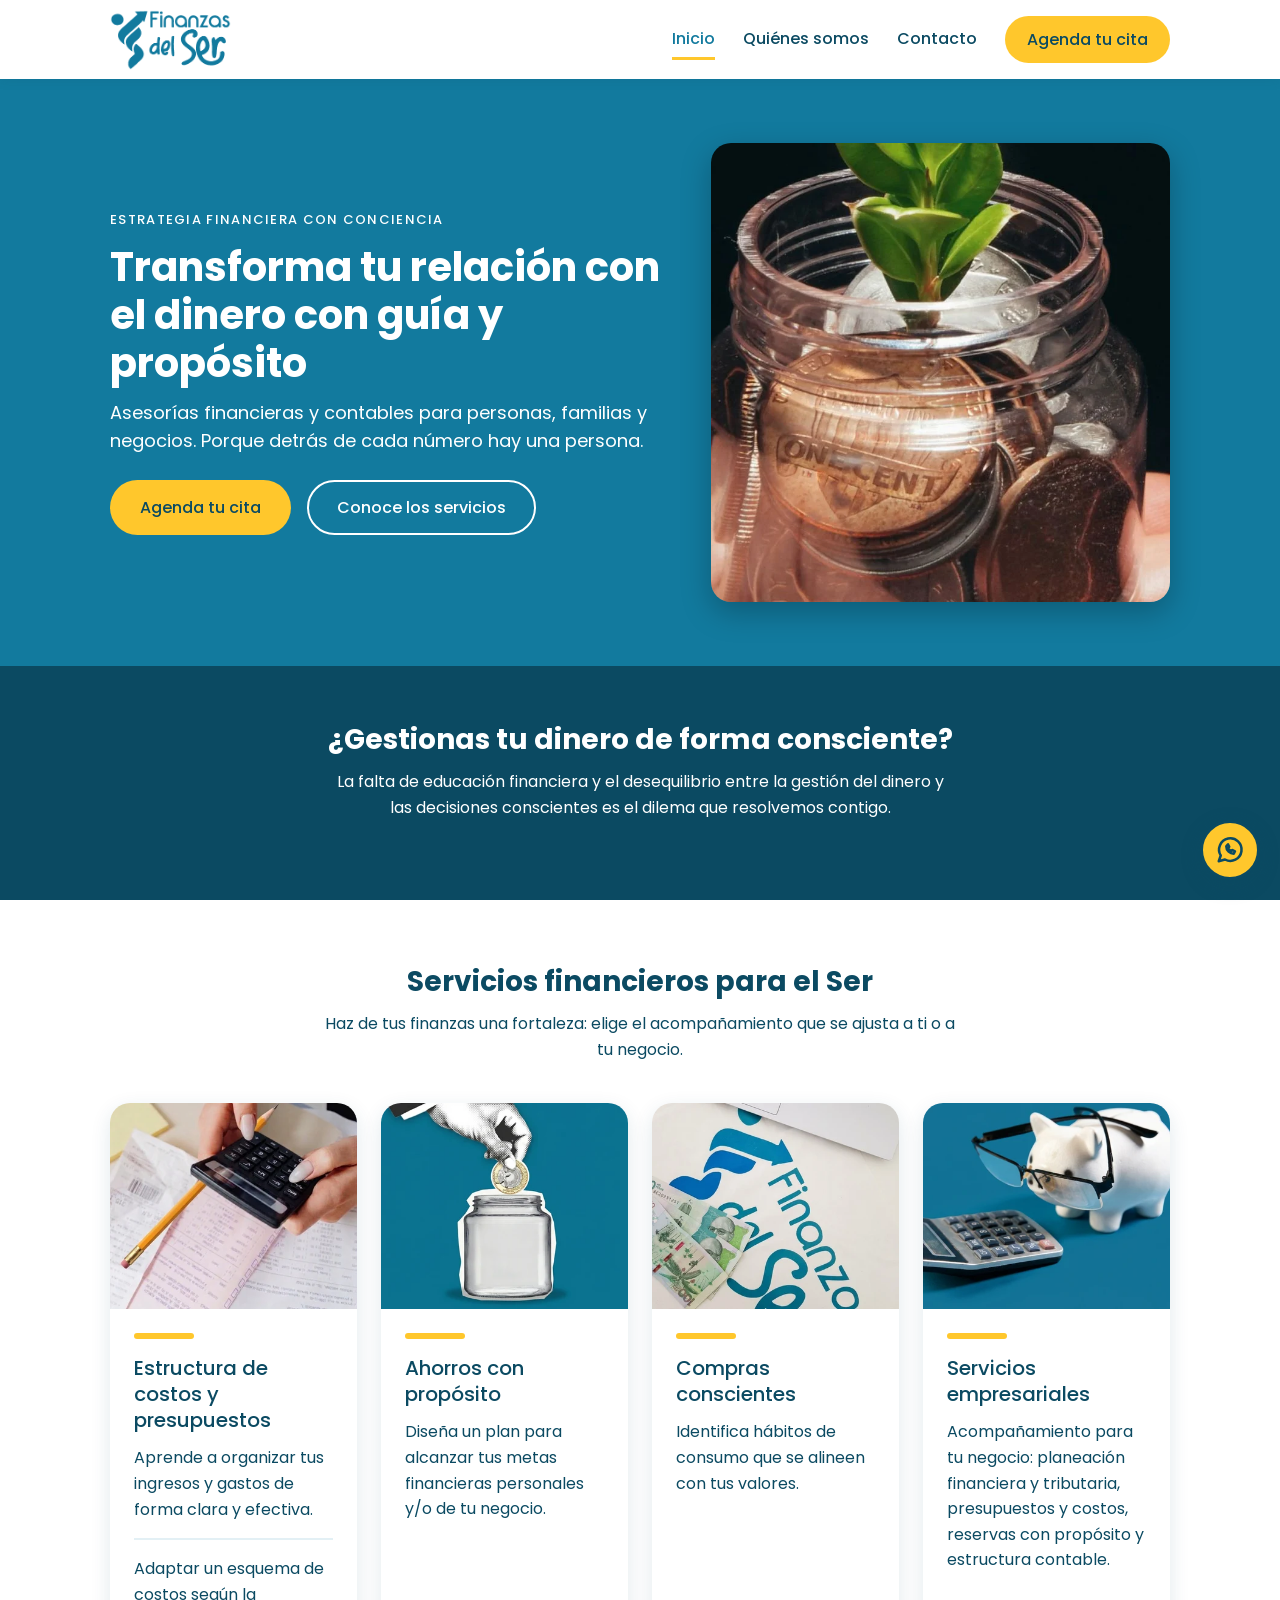
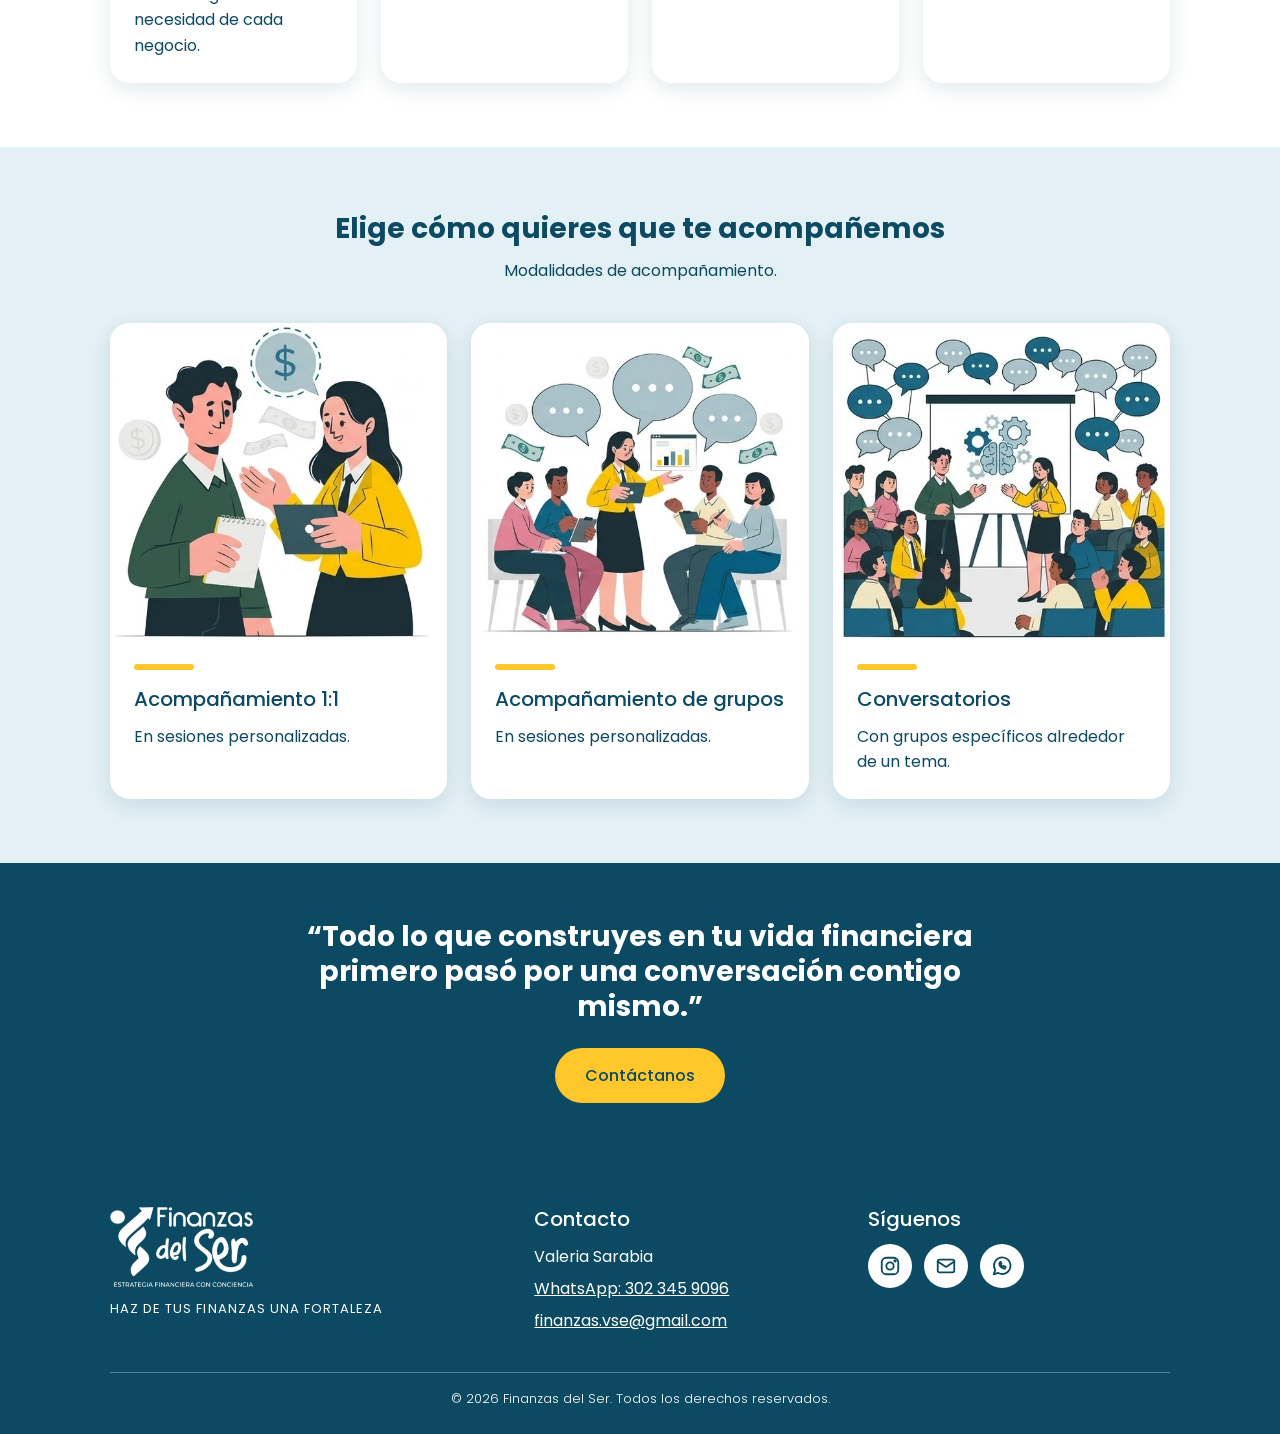
==== commit be1a8a2a: "Landing con 3 paginas, contenido de Quienes somos y contacto de Valeria" ====
--- a/index.html
+++ b/index.html
@@ -4,7 +4,7 @@
   <meta charset="UTF-8">
   <meta name="viewport" content="width=device-width, initial-scale=1">
   <title>Inicio | Finanzas del Ser</title>
-  <meta name="description" content="Asesoría en finanzas personales para gestionar tu dinero de forma consciente.">
+  <meta name="description" content="Asesorías financieras y contables para personas, familias y negocios. Estrategia financiera con conciencia.">
   <link rel="preconnect" href="https://fonts.googleapis.com">
   <link rel="preconnect" href="https://fonts.gstatic.com" crossorigin>
   <link href="https://fonts.googleapis.com/css2?family=Poppins:wght@300;400;500;700&display=swap" rel="stylesheet">
@@ -24,10 +24,9 @@
       <nav class="nav" id="menu-principal" aria-label="Principal">
         <ul>
         <li><a href="index.html" aria-current="page">Inicio</a></li>
-        <li><a href="servicios.html">Servicios</a></li>
         <li><a href="quienes-somos.html">Quiénes somos</a></li>
         <li><a href="contacto.html">Contacto</a></li>
-          <li><a class="boton boton--principal boton--chico" href="https://wa.me/573017885453?text=Hola%2C%20quiero%20agendar%20una%20asesor%C3%ADa%20con%20Finanzas%20del%20Ser">Agenda tu cita</a></li>
+          <li><a class="boton boton--principal boton--chico" href="https://wa.me/573023459096?text=Hola%2C%20quiero%20agendar%20una%20asesor%C3%ADa%20con%20Finanzas%20del%20Ser">Agenda tu cita</a></li>
         </ul>
       </nav>
     </div>
@@ -39,15 +38,15 @@
       <div class="contenedor hero__grid">
         <div>
           <p class="hero__etiqueta">Estrategia financiera con conciencia</p>
-          <h1>Haz de tus finanzas una fortaleza</h1>
-          <p>Te acompañamos a transformar tu relación con el dinero con presupuestos claros, ahorro con propósito y decisiones conscientes.</p>
+          <h1>Transforma tu relación con el dinero con guía y propósito</h1>
+          <p>Asesorías financieras y contables para personas, familias y negocios. Porque detrás de cada número hay una persona.</p>
           <div class="botones">
-            <a class="boton boton--principal" href="https://wa.me/573017885453?text=Hola%2C%20quiero%20agendar%20una%20asesor%C3%ADa%20con%20Finanzas%20del%20Ser">Agenda tu cita</a>
-            <a class="boton boton--secundario" href="servicios.html">Conoce los servicios</a>
+            <a class="boton boton--principal" href="https://wa.me/573023459096?text=Hola%2C%20quiero%20agendar%20una%20asesor%C3%ADa%20con%20Finanzas%20del%20Ser">Agenda tu cita</a>
+            <a class="boton boton--secundario" href="#servicios">Conoce los servicios</a>
           </div>
         </div>
         <div class="hero__imagen">
-          <img src="assets/img/servicio-productos.webp" alt="Alcancía de cerdito con gafas junto a una calculadora sobre fondo azul" width="406" height="340">
+          <img src="assets/img/hero-frasco.webp" alt="Mano sosteniendo un frasco de monedas del que crece una planta" width="760" height="842">
         </div>
       </div>
     </section>
@@ -60,11 +59,11 @@
     </section>
 
     <!-- CONTENIDO: tarjetas de servicios -->
-    <section class="seccion">
+    <section class="seccion" id="servicios">
       <div class="contenedor">
         <div class="seccion__encabezado">
           <h2>Servicios financieros para el Ser</h2>
-          <p>Cuatro caminos para ordenar, ahorrar, consumir y decidir mejor.</p>
+          <p>Haz de tus finanzas una fortaleza: elige el acompañamiento que se ajusta a ti o a tu negocio.</p>
         </div>
       <div class="tarjetas">
         <article class="tarjeta">
@@ -92,32 +91,50 @@
         <article class="tarjeta">
           <img src="assets/img/servicio-productos.webp" alt="Alcancía de cerdito con gafas junto a una calculadora sobre fondo azul" width="406" height="340" loading="lazy">
           <div class="tarjeta__cuerpo">
-            <h3>Uso de productos financieros</h3>
-            <p>Comprende cómo funcionan las opciones del mercado y toma decisiones informadas.</p>
+            <h3>Servicios empresariales</h3>
+            <p>Acompañamiento para tu negocio: planeación financiera y tributaria, presupuestos y costos, reservas con propósito y estructura contable.</p>
           </div>
         </article>
       </div>
-        <div class="seccion__accion">
-          <a class="boton boton--secundario" href="servicios.html">Ver todos los servicios</a>
-        </div>
       </div>
     </section>
 
-    <section class="seccion seccion--niebla">
+    <section class="seccion seccion--niebla" id="modalidades">
       <div class="contenedor">
         <div class="seccion__encabezado">
-          <h2>Nuestra propuesta de valor</h2>
-          <p>Ofrecemos un acompañamiento integral que permite redefinir y transformar la forma en que se gestionan las finanzas personales, adaptándolas a las necesidades y objetivos de cada persona.</p>
+          <h2>Elige cómo quieres que te acompañemos</h2>
+          <p>Modalidades de acompañamiento.</p>
         </div>
+      <div class="tarjetas tarjetas--3">
+        <article class="tarjeta">
+          <img src="assets/img/modalidad-1a1.webp" alt="Ilustración de dos personas conversando con una libreta y una tableta" width="520" height="488" loading="lazy">
+          <div class="tarjeta__cuerpo">
+            <h3>Acompañamiento 1:1</h3>
+            <p>En sesiones personalizadas.</p>
+          </div>
+        </article>
+        <article class="tarjeta">
+          <img src="assets/img/modalidad-grupos.webp" alt="Ilustración de un grupo en una sesión con globos de conversación y una gráfica" width="520" height="488" loading="lazy">
+          <div class="tarjeta__cuerpo">
+            <h3>Acompañamiento de grupos</h3>
+            <p>En sesiones personalizadas.</p>
+          </div>
+        </article>
+        <article class="tarjeta">
+          <img src="assets/img/modalidad-conversatorios.webp" alt="Ilustración de una persona presentando ante un grupo con globos de conversación" width="520" height="488" loading="lazy">
+          <div class="tarjeta__cuerpo">
+            <h3>Conversatorios</h3>
+            <p>Con grupos específicos alrededor de un tema.</p>
+          </div>
+        </article>
+      </div>
       </div>
     </section>
 
-    <!-- INTERACCIÓN: llamado a la acción -->
-    <section class="banda banda--principal">
+    <section class="banda">
       <div class="contenedor">
-        <h2>¿Listo para empezar?</h2>
-        <p>Escríbenos por WhatsApp y agenda tu primera asesoría.</p>
-        <a class="boton boton--principal" href="https://wa.me/573017885453?text=Hola%2C%20quiero%20agendar%20una%20asesor%C3%ADa%20con%20Finanzas%20del%20Ser">Agenda tu cita</a>
+        <blockquote class="frase">“Todo lo que construyes en tu vida financiera primero pasó por una conversación contigo mismo.”</blockquote>
+        <a class="boton boton--principal" href="contacto.html">Contáctanos</a>
       </div>
     </section>
   </main>
@@ -127,22 +144,23 @@
     <div class="contenedor">
       <div class="pie__grid">
         <div>
-          <img class="pie__logo" src="assets/img/logo-blanco.png" alt="Finanzas del Ser">
-          <p class="pie__descriptor">Estrategia financiera con conciencia</p>
+          <img class="pie__logo" src="assets/img/logo-blanco.png" alt="Finanzas del Ser, estrategia financiera con conciencia">
+          <p class="pie__descriptor">Haz de tus finanzas una fortaleza</p>
         </div>
         <div>
           <h2>Contacto</h2>
           <ul>
-            <li>Estefania Llanos y Johan Morales</li>
-            <li><a href="https://wa.me/573017885453?text=Hola%2C%20quiero%20agendar%20una%20asesor%C3%ADa%20con%20Finanzas%20del%20Ser">WhatsApp: 301 788 5453</a></li>
+            <li>Valeria Sarabia</li>
+            <li><a href="https://wa.me/573023459096?text=Hola%2C%20quiero%20agendar%20una%20asesor%C3%ADa%20con%20Finanzas%20del%20Ser">WhatsApp: 302 345 9096</a></li>
+            <li><a href="mailto:finanzas.vse@gmail.com">finanzas.vse@gmail.com</a></li>
           </ul>
         </div>
         <div>
           <h2>Síguenos</h2>
           <div class="redes">
-            <a href="#" aria-label="Instagram de Finanzas del Ser"><img src="assets/icons/instagram-oscuro.svg" alt=""></a>
-            <a href="#" aria-label="Facebook de Finanzas del Ser"><img src="assets/icons/facebook-oscuro.svg" alt=""></a>
-            <a href="https://wa.me/573017885453?text=Hola%2C%20quiero%20agendar%20una%20asesor%C3%ADa%20con%20Finanzas%20del%20Ser" aria-label="WhatsApp de Finanzas del Ser"><img src="assets/icons/whatsapp-oscuro.svg" alt=""></a>
+            <a href="https://instagram.com/finanzas.delser" target="_blank" rel="noopener" aria-label="Instagram de Finanzas del Ser"><img src="assets/icons/instagram-oscuro.svg" alt=""></a>
+            <a href="mailto:finanzas.vse@gmail.com" aria-label="Correo de Finanzas del Ser"><img src="assets/icons/correo-oscuro.svg" alt=""></a>
+            <a href="https://wa.me/573023459096?text=Hola%2C%20quiero%20agendar%20una%20asesor%C3%ADa%20con%20Finanzas%20del%20Ser" aria-label="WhatsApp de Finanzas del Ser"><img src="assets/icons/whatsapp-oscuro.svg" alt=""></a>
           </div>
         </div>
       </div>
@@ -153,7 +171,7 @@
   </footer>
 
   <!-- INTERACCIÓN: botón flotante de WhatsApp (visible en todas las páginas) -->
-  <a class="wpp-flotante" href="https://wa.me/573017885453?text=Hola%2C%20quiero%20agendar%20una%20asesor%C3%ADa%20con%20Finanzas%20del%20Ser" target="_blank" rel="noopener" aria-label="Escríbenos por WhatsApp">
+  <a class="wpp-flotante" href="https://wa.me/573023459096?text=Hola%2C%20quiero%20agendar%20una%20asesor%C3%ADa%20con%20Finanzas%20del%20Ser" target="_blank" rel="noopener" aria-label="Escríbenos por WhatsApp">
     <img src="assets/icons/whatsapp-oscuro.svg" alt="">
   </a>
 
--- a/css/styles.css
+++ b/css/styles.css
@@ -199,7 +199,7 @@
 .hero .botones { margin-top: 1.5rem; }
 .hero__imagen img {
   width: 100%;
-  aspect-ratio: 406 / 340;
+  aspect-ratio: 1 / 1;
   object-fit: cover;
   border-radius: var(--radio);
   box-shadow: 0 10px 30px rgba(0, 0, 0, 0.25);
@@ -316,14 +316,21 @@
   width: 44px;
   height: 44px;
   border-radius: 50%;
-  background: var(--azul-principal);
+  background: var(--azul-cielo);
   display: flex;
   align-items: center;
   justify-content: center;
   transition: background-color 0.2s, transform 0.2s;
 }
-.redes a:hover { background: var(--azul-profundo); transform: translateY(-2px); }
+.redes a:hover { background: var(--amarillo); transform: translateY(-2px); }
 .redes img { width: 22px; height: 22px; }
+
+.campo--check { display: flex; gap: 0.6rem; align-items: flex-start; }
+.campo--check input { width: 1.25rem; height: 1.25rem; margin-top: 0.2rem; accent-color: var(--azul-profundo); }
+.campo--check label { font-weight: var(--peso-normal); margin: 0; }
+.frase { font-size: var(--tam-h2); font-weight: var(--peso-negrita); line-height: 1.25; max-width: 44rem; margin: 0 auto 1.5rem; }
+.historia { max-width: 46rem; }
+.info-contacto a { font-weight: var(--peso-medio); }
 
 /* ---------- 8. PIE DE PÁGINA Y BOTÓN FLOTANTE ---------- */
 .pie {
@@ -338,7 +345,7 @@
   gap: 2rem;
 }
 .pie h2 { font-size: var(--tam-h3); font-weight: var(--peso-medio); }
-.pie__logo { height: 64px; width: auto; margin-bottom: 0.75rem; }
+.pie__logo { height: 80px; width: auto; margin-bottom: 0.75rem; }
 .pie__descriptor {
   font-size: var(--tam-pequeno);
   letter-spacing: 0.08em;
@@ -350,7 +357,7 @@
 .pie li { margin-bottom: 0.4rem; }
 /* Íconos de redes en el pie: círculo blanco con ícono azul profundo */
 .pie .redes a { background: var(--blanco); }
-.pie .redes a:hover { background: var(--azul-cielo); }
+.pie .redes a:hover { background: var(--amarillo); }
 .pie__legal {
   margin-top: 2rem;
   padding-top: 1rem;
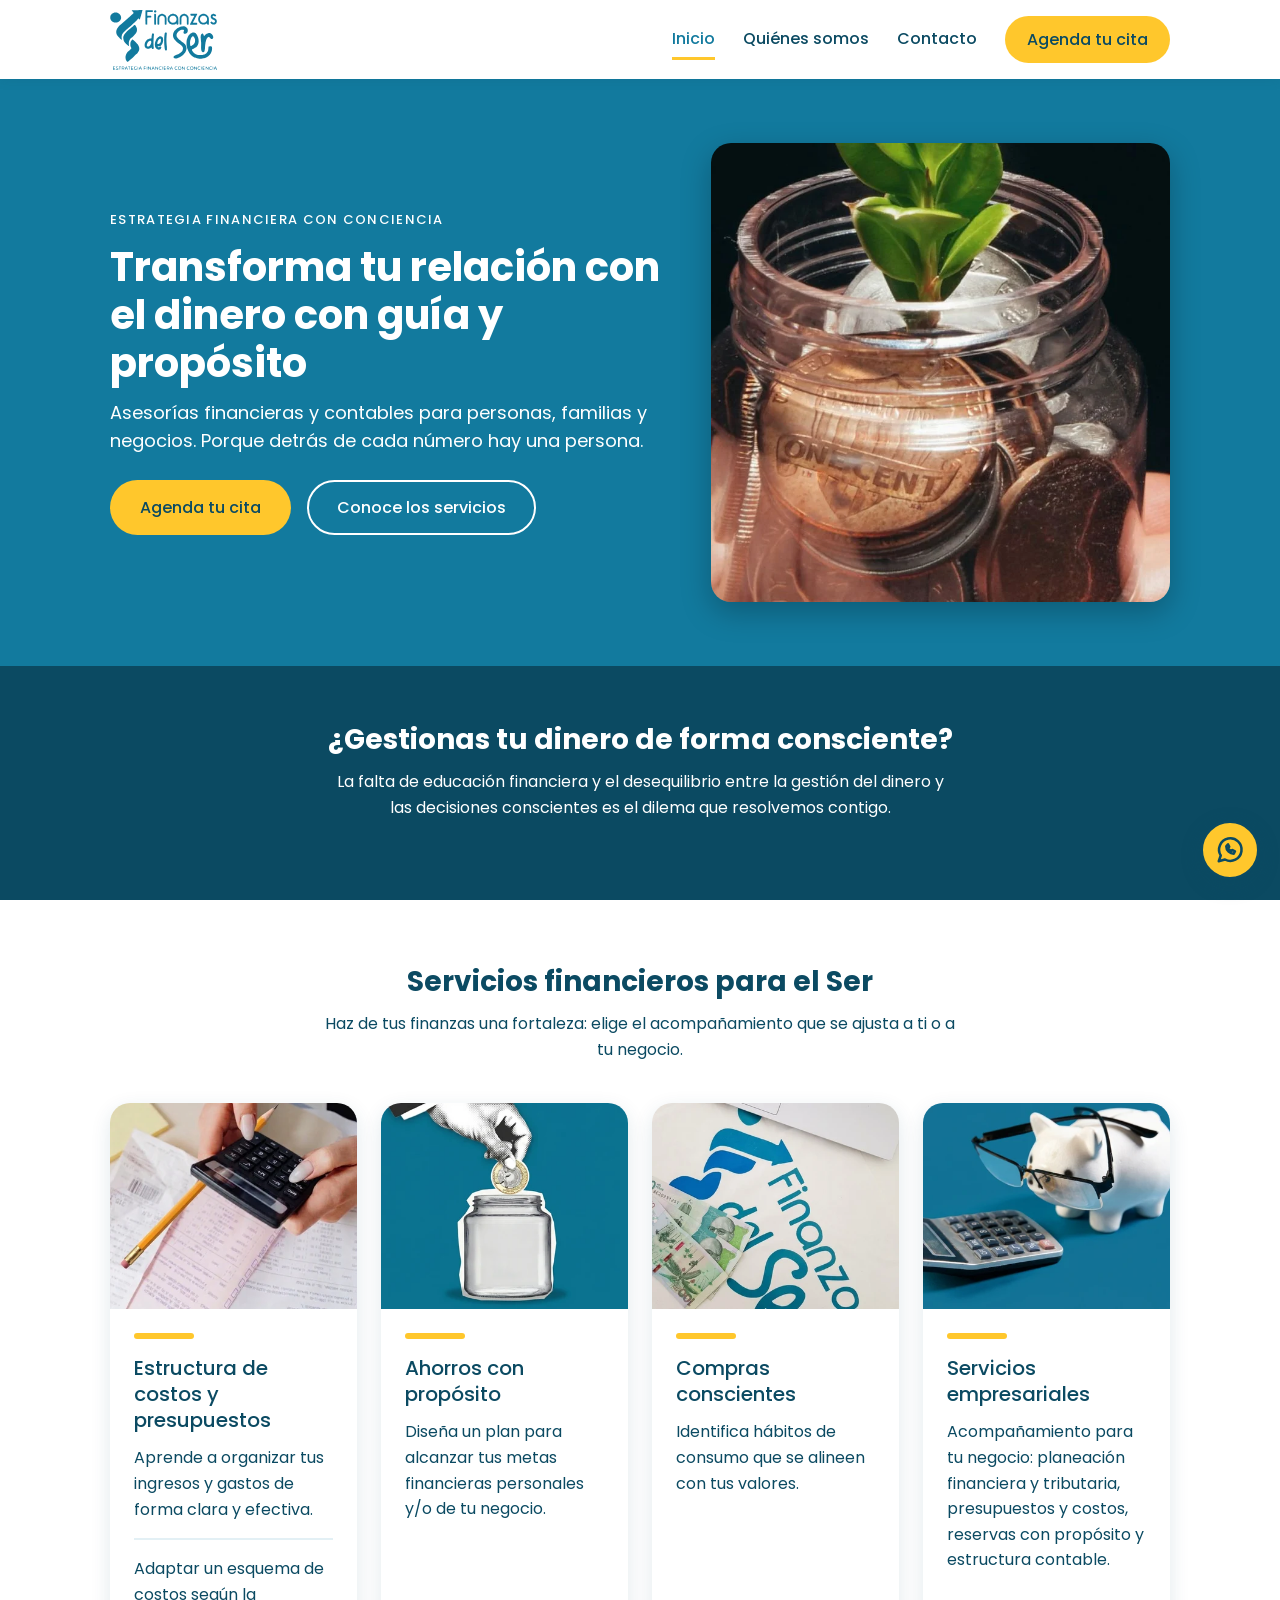
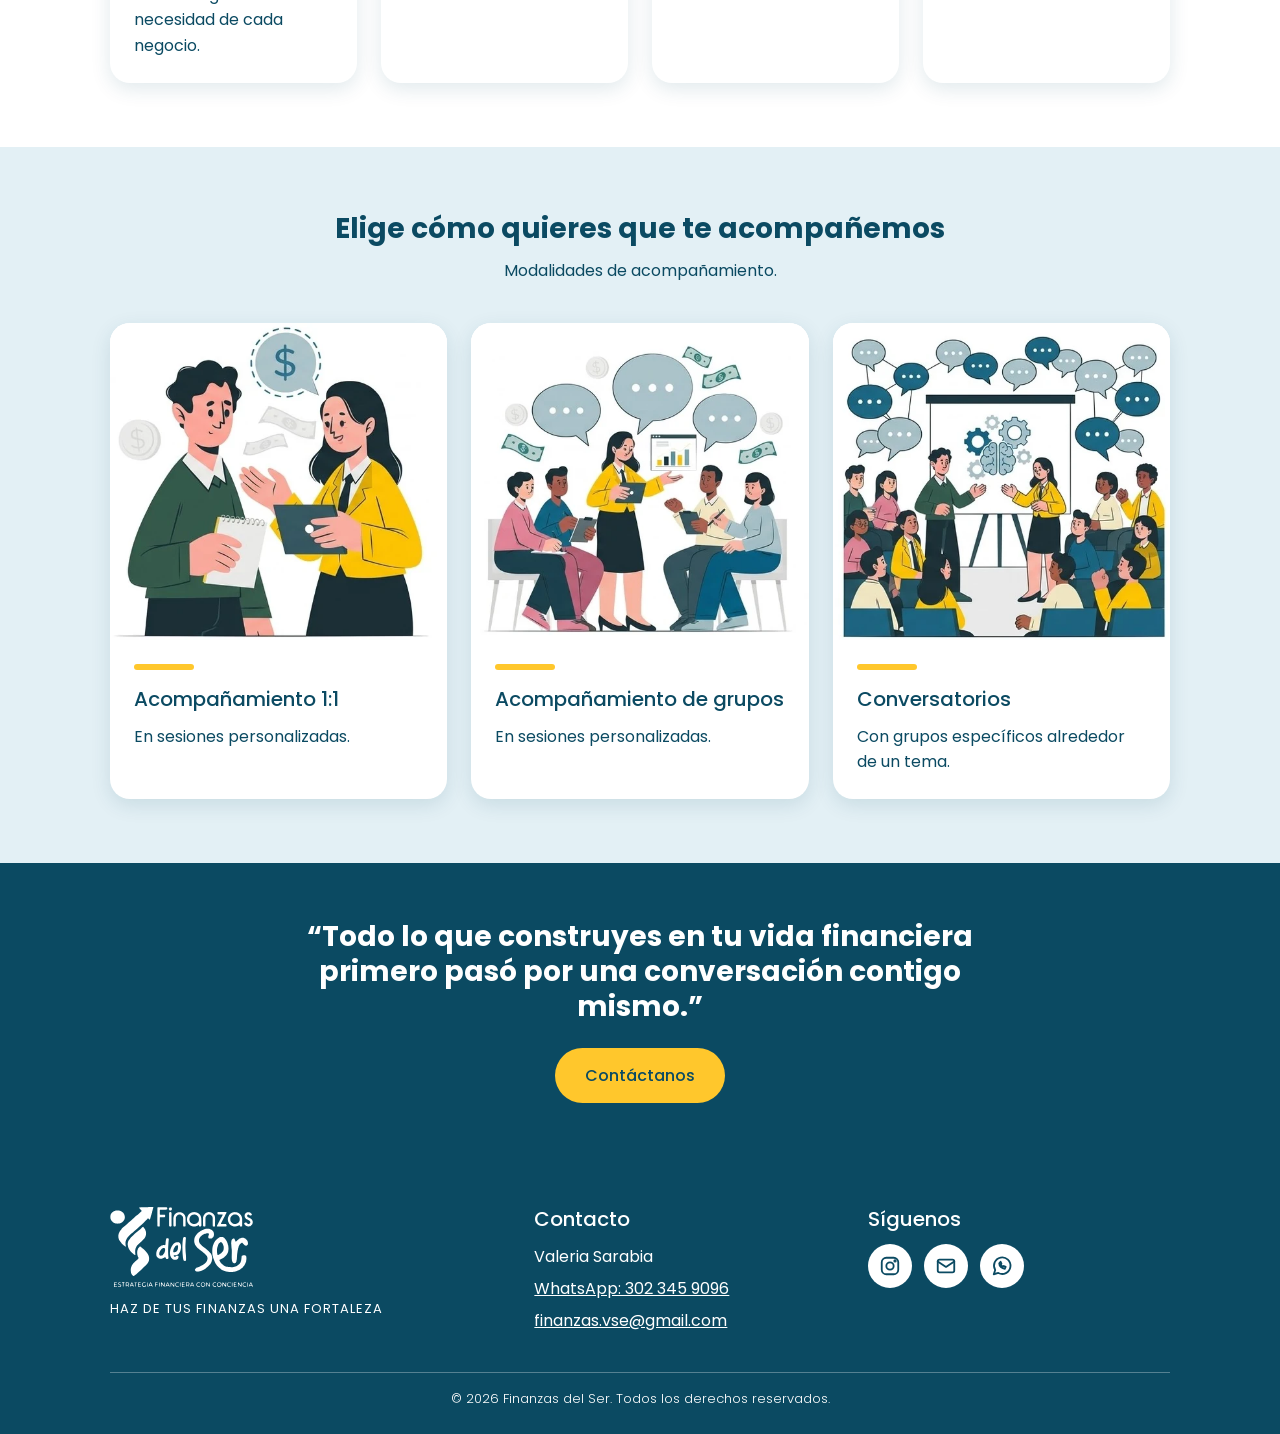
==== commit 7b44640e: "Logo SVG, mensaje de cierre y enlace de Instagram verificado" ====
--- a/index.html
+++ b/index.html
@@ -18,7 +18,7 @@
   <header class="encabezado">
     <div class="contenedor encabezado__barra">
       <a class="marca" href="index.html">
-        <img src="assets/img/logo-azul.png" alt="Finanzas del Ser, ir al inicio">
+        <img src="assets/img/logo-azul.svg" alt="Finanzas del Ser, ir al inicio" width="556" height="312">
       </a>
       <button class="menu-boton" aria-expanded="false" aria-controls="menu-principal">Menú</button>
       <nav class="nav" id="menu-principal" aria-label="Principal">
@@ -144,7 +144,7 @@
     <div class="contenedor">
       <div class="pie__grid">
         <div>
-          <img class="pie__logo" src="assets/img/logo-blanco.png" alt="Finanzas del Ser, estrategia financiera con conciencia">
+          <img class="pie__logo" src="assets/img/logo-blanco.svg" width="556" height="312" alt="Finanzas del Ser, estrategia financiera con conciencia">
           <p class="pie__descriptor">Haz de tus finanzas una fortaleza</p>
         </div>
         <div>
--- a/css/styles.css
+++ b/css/styles.css
@@ -329,6 +329,43 @@
 .campo--check input { width: 1.25rem; height: 1.25rem; margin-top: 0.2rem; accent-color: var(--azul-profundo); }
 .campo--check label { font-weight: var(--peso-normal); margin: 0; }
 .frase { font-size: var(--tam-h2); font-weight: var(--peso-negrita); line-height: 1.25; max-width: 44rem; margin: 0 auto 1.5rem; }
+.cierre {
+  position: relative;
+  max-width: 48rem;
+  margin: 0 auto;
+  padding: 3.5rem 2.5rem 2.25rem;
+  background: var(--azul-profundo);
+  color: var(--blanco);
+  border-radius: var(--radio);
+  box-shadow: var(--sombra);
+  text-align: center;
+  font-size: 1.25rem;
+  line-height: 1.6;
+  --foco: var(--blanco);
+}
+/* Comilla grande decorativa */
+.cierre::before {
+  content: "\201C";
+  position: absolute;
+  top: -0.3rem;
+  left: 50%;
+  transform: translateX(-50%);
+  font-size: 6rem;
+  line-height: 1;
+  font-weight: var(--peso-negrita);
+  color: var(--amarillo);
+}
+.cierre p { margin-bottom: 1.25rem; }
+.cierre p:first-child { font-weight: var(--peso-medio); font-size: 1.5rem; line-height: 1.4; }
+.cierre footer {
+  display: inline-block;
+  max-width: 34rem;
+  font-size: var(--tam-texto);
+  font-weight: var(--peso-ligero);
+  color: var(--azul-niebla);
+  padding-top: 1.25rem;
+  border-top: 3px solid var(--amarillo);
+}
 .historia { max-width: 46rem; }
 .info-contacto a { font-weight: var(--peso-medio); }
 
@@ -397,6 +434,8 @@
 
 /* Celular: tarjetas en 1 columna, menú hamburguesa y títulos más pequeños */
 @media (max-width: 720px) {
+  .cierre { padding: 3.5rem 1.5rem 1.75rem; font-size: 1.0625rem; }
+  .cierre p:first-child { font-size: 1.25rem; }
   :root { --tam-h1: 2rem; --tam-h2: 1.5rem; }
   .tarjetas, .tarjetas--3 { grid-template-columns: 1fr; }
   .menu-boton { display: block; }
